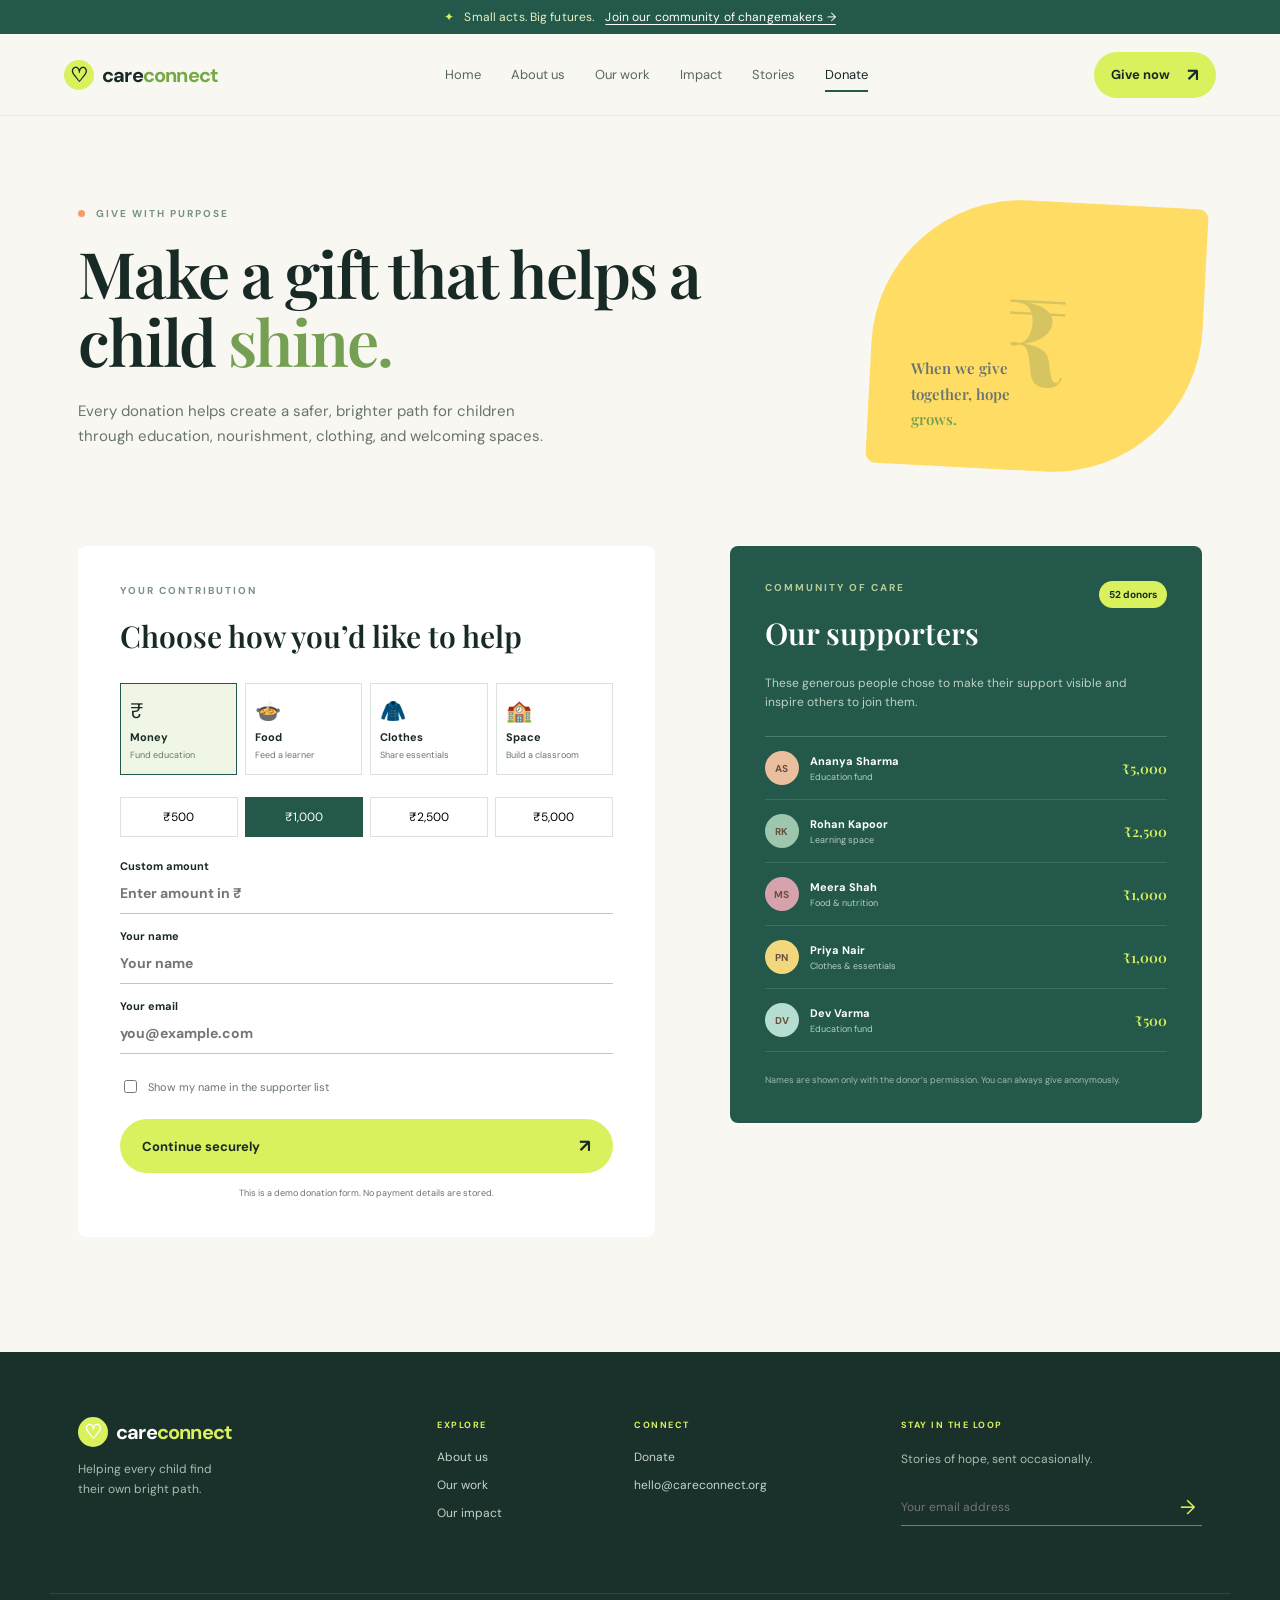
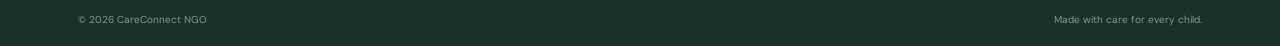
==== donation.html @ d5e78a13 "Add donation page and supporter list Co-authored-by: Copilot <223556219+Copilot@users.noreply.github" ====
<!doctype html>
<html lang="en">
  <head>
    <meta charset="UTF-8" />
    <meta name="viewport" content="width=device-width, initial-scale=1.0" />
    <meta name="description" content="Support CareConnect and help children learn, grow, and dream bigger." />
    <title>Donate | CareConnect NGO</title>
    <link rel="preconnect" href="https://fonts.googleapis.com" />
    <link rel="preconnect" href="https://fonts.gstatic.com" crossorigin />
    <link href="https://fonts.googleapis.com/css2?family=DM+Sans:wght@400;500;600;700&family=Playfair+Display:wght@600;700&display=swap" rel="stylesheet" />
    <link rel="stylesheet" href="styles.css" />
  </head>
  <body class="donation-page">
    <div class="announcement"><span>✦</span> Small acts. Big futures. <a href="index.html#get-involved">Join our community of changemakers →</a></div>
    <header class="site-header">
      <a class="brand" href="index.html#home" aria-label="CareConnect home"><span class="brand-mark">♡</span><span>care<span>connect</span></span></a>
      <button class="menu-toggle" aria-label="Toggle navigation" aria-expanded="false">☰</button>
      <nav class="main-nav" aria-label="Primary navigation">
        <a href="index.html#home">Home</a><a href="index.html#about">About us</a><a href="index.html#programs">Our work</a><a href="index.html#impact">Impact</a><a href="index.html#stories">Stories</a><a class="active" href="donation.html">Donate</a>
      </nav>
      <a class="button button-small header-cta" href="#donate-form">Give now <span>↗</span></a>
    </header>

    <main>
      <section class="donation-hero section-shell">
        <div><p class="eyebrow"><span class="eyebrow-dot"></span> Give with purpose</p><h1>Make a gift that helps a child <em>shine.</em></h1><p>Every donation helps create a safer, brighter path for children through education, nourishment, clothing, and welcoming spaces.</p></div>
        <div class="donation-hero-art"><span>₹</span><p>When we give<br />together, hope<br /><em>grows.</em></p></div>
      </section>

      <section class="donation-content section-shell">
        <form class="donation-form" id="donate-form">
          <p class="eyebrow">Your contribution</p><h2>Choose how you’d like to help</h2>
          <div class="donation-type-grid"><label class="donation-type selected"><input type="radio" name="type" value="Money" checked /><span>₹</span><strong>Money</strong><small>Fund education</small></label><label class="donation-type"><input type="radio" name="type" value="Food" /><span>🍲</span><strong>Food</strong><small>Feed a learner</small></label><label class="donation-type"><input type="radio" name="type" value="Clothes" /><span>🧥</span><strong>Clothes</strong><small>Share essentials</small></label><label class="donation-type"><input type="radio" name="type" value="Space" /><span>🏫</span><strong>Space</strong><small>Build a classroom</small></label></div>
          <div class="donation-amounts"><button type="button">₹500</button><button type="button" class="selected">₹1,000</button><button type="button">₹2,500</button><button type="button">₹5,000</button></div>
          <label class="custom-amount">Custom amount<input type="number" min="1" placeholder="Enter amount in ₹" /></label>
          <label>Your name<input required type="text" placeholder="Your name" /></label><label>Your email<input required type="email" placeholder="you@example.com" /></label>
          <label class="privacy-check"><input type="checkbox" /> Show my name in the supporter list</label>
          <button class="button" type="submit">Continue securely <span>↗</span></button><p class="donation-message" aria-live="polite"></p><small class="secure-note">This is a demo donation form. No payment details are stored.</small>
        </form>
        <aside class="donor-panel"><div class="donor-panel-heading"><div><p class="eyebrow">Community of care</p><h2>Our supporters</h2></div><span>52 donors</span></div><p class="donor-intro">These generous people chose to make their support visible and inspire others to join them.</p><div class="donor-list"><div class="donor-row"><span class="donor-avatar">AS</span><div><strong>Ananya Sharma</strong><small>Education fund</small></div><b>₹5,000</b></div><div class="donor-row"><span class="donor-avatar avatar-blue">RK</span><div><strong>Rohan Kapoor</strong><small>Learning space</small></div><b>₹2,500</b></div><div class="donor-row"><span class="donor-avatar avatar-pink">MS</span><div><strong>Meera Shah</strong><small>Food & nutrition</small></div><b>₹1,000</b></div><div class="donor-row"><span class="donor-avatar avatar-yellow">PN</span><div><strong>Priya Nair</strong><small>Clothes & essentials</small></div><b>₹1,000</b></div><div class="donor-row"><span class="donor-avatar avatar-mint">DV</span><div><strong>Dev Varma</strong><small>Education fund</small></div><b>₹500</b></div></div><p class="donor-privacy">Names are shown only with the donor’s permission. You can always give anonymously.</p></aside>
      </section>
    </main>
    <footer class="site-footer"><div class="section-shell footer-grid"><div><a class="brand brand-light" href="index.html#home"><span class="brand-mark">♡</span><span>care<span>connect</span></span></a><p>Helping every child find<br />their own bright path.</p></div><div><p class="footer-label">Explore</p><a href="index.html#about">About us</a><a href="index.html#programs">Our work</a><a href="index.html#impact">Our impact</a></div><div><p class="footer-label">Connect</p><a href="donation.html">Donate</a><a href="mailto:hello@careconnect.org">hello@careconnect.org</a></div><div class="footer-signup"><p class="footer-label">Stay in the loop</p><p>Stories of hope, sent occasionally.</p><div class="email-input"><input type="email" placeholder="Your email address" aria-label="Email address" /><button aria-label="Subscribe">→</button></div></div></div><div class="section-shell footer-bottom"><span>© 2026 CareConnect NGO</span><span>Made with care for every child.</span></div></footer>
    <script src="donation.js"></script>
  </body>
</html>
---- styles.css ----
:root{--ink:#182a26;--muted:#68746f;--cream:#f8f7f2;--paper:#fffdf8;--green:#23584b;--lime:#d9f15c;--yellow:#ffdd65;--mint:#dcefe7;--line:#dce2dc}*{box-sizing:border-box}html{scroll-behavior:smooth}body{margin:0;color:var(--ink);background:var(--cream);font-family:"DM Sans",sans-serif}a{text-decoration:none;color:inherit}button,input,select{font:inherit}.announcement{background:var(--green);color:#e9f1c2;text-align:center;padding:9px 20px;font-size:12px;letter-spacing:.01em}.announcement span{color:var(--lime);margin-right:7px}.announcement a{color:white;margin-left:8px;text-decoration:underline;text-underline-offset:3px}.site-header{height:82px;display:flex;align-items:center;gap:30px;padding:0 max(5vw,28px);background:var(--cream);position:sticky;top:0;z-index:10;border-bottom:1px solid rgba(24,42,38,.08)}.brand{display:flex;align-items:center;gap:8px;font-weight:700;font-size:20px;letter-spacing:-.8px}.brand>span:last-child>span{color:#75a943}.brand-mark{display:grid;place-items:center;background:var(--lime);border-radius:50%;height:30px;width:30px;font-size:20px;line-height:1}.main-nav{display:flex;gap:30px;margin:auto;font-size:13px;color:#596660}.main-nav a{padding:30px 0;position:relative}.main-nav a.active,.main-nav a:hover{color:var(--ink)}.main-nav a.active:after{content:"";position:absolute;bottom:21px;left:0;right:0;height:2px;background:var(--green)}.button{border:0;border-radius:30px;background:var(--lime);color:var(--ink);padding:15px 22px;display:inline-flex;align-items:center;gap:17px;font-weight:700;font-size:13px;cursor:pointer;transition:.2s}.button:hover{transform:translateY(-2px);filter:brightness(.97)}.button span{font-size:18px}.button-small{padding:11px 17px}.menu-toggle{display:none;background:none;border:0;font-size:24px}.section-shell{max-width:1180px;margin:auto;padding-left:28px;padding-right:28px}.hero{min-height:585px;display:grid;grid-template-columns:1fr 1fr;align-items:center;gap:7%;padding-top:55px;padding-bottom:70px}.eyebrow{text-transform:uppercase;letter-spacing:2px;font-size:10px;font-weight:700;color:#789188;margin:0 0 19px}.eyebrow-dot{display:inline-block;width:7px;height:7px;border-radius:50%;background:#f39d69;margin-right:7px}.hero h1{font:700 clamp(45px,5.2vw,72px)/1.03 "Playfair Display",serif;letter-spacing:-2.8px;margin:0;max-width:600px}.hero h1 em,.section-heading em,.story-copy em,.needs-copy em,.volunteer-section em{color:#759f52;font-style:normal}.hero-lead{font-size:16px;line-height:1.7;color:var(--muted);max-width:430px;margin:27px 0}.hero-actions{display:flex;align-items:center;gap:26px}.text-link{font-weight:700;font-size:13px;border-bottom:1px solid #b8c5bd;padding-bottom:5px}.text-link span{font-size:18px;margin-left:7px}.trusted{display:flex;align-items:center;margin-top:54px;gap:13px}.trusted p{font-size:11px;line-height:1.5;color:var(--muted);margin:0}.trusted strong{color:var(--ink)}.avatar-stack{display:flex}.avatar-stack span{display:grid;place-items:center;border:2px solid var(--cream);margin-left:-7px;width:29px;height:29px;border-radius:50%;font-size:8px;font-weight:700;background:#eabf9e;color:#694f3f}.avatar-stack span:nth-child(2){background:#9cc7ad}.avatar-stack span:nth-child(3){background:#d6a2ac}.avatar-stack span:last-child{background:var(--green);color:white}.hero-visual{height:460px;position:relative}.hero-image,.image-card{background:linear-gradient(145deg,rgba(35,88,75,.1),rgba(24,42,38,.2)),url("https://images.unsplash.com/photo-1542810634-71277d95dcbb?auto=format&fit=crop&w=900&q=85") center/cover}.hero-image{height:420px;width:82%;margin-left:auto;border-radius:140px 140px 12px 12px;box-shadow:16px 18px 0 #e7eddc}.sun-shape{position:absolute;width:100px;height:100px;border-radius:50%;background:var(--yellow);bottom:7px;left:0;z-index:-1}.hero-note{position:absolute;bottom:32px;left:-5px;background:var(--paper);padding:17px 22px;display:flex;gap:12px;box-shadow:0 12px 30px #1a312015;font-size:13px;line-height:1.25}.note-icon{font-size:27px;color:#e89869}.hero-note small{display:block;color:var(--muted);font-size:9px;margin-top:7px}.impact-strip{background:var(--green);color:white}.impact-grid{min-height:205px;display:grid;grid-template-columns:1.6fr 1fr 1fr 1fr;align-items:center;gap:40px}.impact-intro .eyebrow{color:#aec08f}.impact-intro h2{font:600 25px/1.1 "Playfair Display",serif;margin:0}.impact-intro em{color:var(--lime);font-style:normal}.stat{border-left:1px solid #ffffff2b;padding-left:30px}.stat strong{display:block;font:600 37px "Playfair Display",serif;color:var(--lime)}.stat sup{font:20px "DM Sans"}.stat span{font-size:12px;color:#cad8d0}.story-section{display:grid;grid-template-columns:1fr 1fr;gap:11%;align-items:center;padding-top:120px;padding-bottom:120px}.image-card{height:380px;border-radius:10px 120px 10px 10px;position:relative}.image-caption{position:absolute;bottom:22px;left:22px;right:22px;display:flex;justify-content:space-between;color:white;font-size:11px;font-weight:700}.story-copy h2,.needs-copy h2,.volunteer-section h2{font:600 clamp(32px,3.6vw,49px)/1.12 "Playfair Display",serif;letter-spacing:-1.5px;margin:0 0 24px}.story-copy>p:not(.eyebrow),.needs-copy>p:not(.eyebrow),.volunteer-section>div>p:not(.eyebrow){color:var(--muted);line-height:1.75;font-size:14px;max-width:430px;margin:0 0 27px}.programs-section{background:#edf2e8;padding:95px 0 110px}.section-heading{display:flex;justify-content:space-between;align-items:end;margin-bottom:47px}.section-heading h2{font:600 43px/1.1 "Playfair Display",serif;margin:0;letter-spacing:-1px}.section-heading>p{color:var(--muted);font-size:14px;line-height:1.7;max-width:335px;margin:0}.program-grid{display:grid;grid-template-columns:repeat(3,1fr);gap:18px}.program-card{min-height:310px;padding:28px;border-radius:8px;position:relative}.program-card.featured{background:var(--green);color:white}.program-card.yellow{background:var(--yellow)}.program-card.mint{background:var(--mint)}.card-number{font-size:11px;opacity:.6}.program-icon{font-size:38px;margin:25px 0 17px}.program-card h3{font:600 29px/1.02 "Playfair Display",serif;margin:0 0 14px}.program-card p{font-size:12px;line-height:1.6;max-width:220px;opacity:.75}.program-card>a{position:absolute;right:26px;bottom:24px;font-size:24px}.needs-section{display:grid;grid-template-columns:1fr 1fr;gap:12%;padding-top:120px;padding-bottom:120px;align-items:center}.needs-copy h2{max-width:500px}.needs-copy .button{margin-top:8px}.needs-list{border-top:1px solid var(--line)}.need-item{display:flex;align-items:center;gap:17px;border-bottom:1px solid var(--line);padding:20px 0}.need-emoji{display:grid;place-items:center;background:#f2eee1;border-radius:50%;height:48px;width:48px;font-size:22px}.need-item h3{font-size:14px;margin:0 0 4px}.need-item p{font-size:11px;color:var(--muted);margin:0}.need-item strong{margin-left:auto;font:600 16px "Playfair Display",serif}.need-item small{display:block;font:400 9px "DM Sans";color:var(--muted);text-align:right}.quote-section{background:var(--green);color:white;text-align:center}.quote-inner{padding-top:90px;padding-bottom:93px}.quote-mark{font:80px "Playfair Display",serif;color:var(--lime);line-height:.6}.quote-inner blockquote{font:600 clamp(28px,4vw,47px)/1.15 "Playfair Display",serif;max-width:740px;margin:20px auto 18px}.quote-inner p{color:#b4cfc0;font-size:12px;margin-bottom:30px}.text-link.light{color:white;border-color:#678f7e}.volunteer-section{display:grid;grid-template-columns:1fr 1fr;gap:12%;padding-top:110px;padding-bottom:110px}.volunteer-section>div h2{max-width:390px}.volunteer-form{display:grid;gap:16px}.volunteer-form label,.modal-panel label{font-size:11px;font-weight:700}.volunteer-form input,.volunteer-form select,.modal-panel input{display:block;width:100%;border:0;border-bottom:1px solid #bdc9c0;background:transparent;padding:12px 0;color:var(--ink);outline:0;font-size:14px}.volunteer-form input:focus,.volunteer-form select:focus,.modal-panel input:focus{border-color:var(--green)}.volunteer-form .button{justify-self:start;margin-top:10px}.form-message{font-size:12px;color:var(--green);margin:0}.site-footer{background:#1a302b;color:#e8f0ea;padding-top:65px}.footer-grid{display:grid;grid-template-columns:1.4fr .7fr 1fr 1.3fr;gap:35px;padding-bottom:60px}.brand-light{color:white}.brand-light>span:last-child>span{color:var(--lime)}.footer-grid>div>p:not(.footer-label){color:#a9bdb1;font-size:12px;line-height:1.7}.footer-label{text-transform:uppercase;letter-spacing:1.5px;font-weight:700;color:var(--lime);font-size:9px;margin:2px 0 18px}.footer-grid a:not(.brand){display:block;font-size:12px;color:#c7d4cc;margin:0 0 12px}.email-input{border-bottom:1px solid #6c8277;display:flex;margin-top:20px}.email-input input{background:transparent;border:0;outline:0;color:white;padding:10px 0;font-size:12px;flex:1}.email-input button{border:0;background:none;color:var(--lime);font-size:20px}.footer-bottom{border-top:1px solid #ffffff1c;display:flex;justify-content:space-between;padding-top:19px;padding-bottom:20px;font-size:10px;color:#849a8d}.modal{position:fixed;inset:0;background:#0b211dcc;display:grid;place-items:center;padding:20px;z-index:20;opacity:0;pointer-events:none;transition:.2s}.modal.open{opacity:1;pointer-events:auto}.modal-panel{background:var(--paper);width:min(100%,430px);padding:40px;position:relative}.modal-panel h2{font:600 34px "Playfair Display",serif;margin:0 0 10px}.modal-panel>p:not(.eyebrow){font-size:13px;color:var(--muted);margin-bottom:24px}.modal-close{position:absolute;right:18px;top:14px;border:0;background:none;font-size:26px;color:var(--muted);cursor:pointer}.amounts{display:grid;grid-template-columns:repeat(4,1fr);gap:7px;margin-bottom:25px}.amounts button{border:1px solid var(--line);background:none;padding:10px 4px;font-size:12px;cursor:pointer}.amounts button.selected,.amounts button:hover{background:var(--green);border-color:var(--green);color:white}.modal-submit{margin-top:25px;width:100%;justify-content:space-between}.modal-panel small{display:block;color:var(--muted);font-size:10px;text-align:center;margin-top:13px}
.tracker-section{background:#e9f1e9;padding:95px 0 100px}.tracker-section-heading{display:flex;justify-content:space-between;align-items:end;margin-bottom:35px}.tracker-section-heading h2{font:600 43px/1.1 "Playfair Display",serif;margin:0;letter-spacing:-1px}.tracker-section-heading em{color:#759f52;font-style:normal}.tracker-total-large{text-align:right}.tracker-total-large strong{display:block;font:600 37px "Playfair Display",serif;color:var(--green)}.tracker-total-large span{font-size:11px;color:var(--muted)}.tracker-tabs{display:flex;gap:8px;margin-bottom:22px;overflow:auto;padding-bottom:4px}.tracker-tab{border:1px solid #c9d7cc;border-radius:20px;background:transparent;padding:9px 16px;color:var(--muted);font-size:11px;cursor:pointer;white-space:nowrap}.tracker-tab.active,.tracker-tab:hover{background:var(--green);border-color:var(--green);color:white}.tracker-grid{display:grid;grid-template-columns:repeat(4,1fr);gap:15px}.tracker-card{background:var(--paper);border-radius:8px;padding:23px 20px;min-height:235px;display:flex;flex-direction:column;box-shadow:0 8px 20px #214f3510}.tracker-card.hidden{display:none}.tracker-card-top{display:flex;align-items:center;gap:9px;text-transform:uppercase;letter-spacing:1.3px;font-size:9px;color:var(--muted);font-weight:700}.tracker-card-icon{display:grid;place-items:center;width:38px;height:38px;border-radius:50%;background:#f4eee1;font-size:19px}.money-icon{background:#dff0a8;color:var(--green);font-weight:700}.tracker-card h3{font:600 23px "Playfair Display",serif;margin:24px 0 8px}.tracker-card p{color:var(--muted);font-size:11px;line-height:1.55;margin:0 0 22px}.progress{height:7px;background:#e3e8e1;border-radius:4px;margin-top:auto;margin-bottom:8px;overflow:hidden}.progress span{display:block;height:100%;border-radius:4px;background:#9fca51}.tracker-card-bottom{display:flex;justify-content:space-between;align-items:center}.tracker-card-bottom small{font-size:9px;color:var(--muted)}.tracker-card-bottom strong{font-size:13px;color:var(--green)}.tracker-note{color:var(--muted);font-size:11px;margin:27px 0 0}.tracker-note a{color:var(--green);font-weight:700;margin-left:4px}.modal-panel select{display:block;width:100%;border:0;border-bottom:1px solid #bdc9c0;background:transparent;padding:12px 0;color:var(--ink);outline:0;font-size:14px;margin-bottom:20px}
@media(max-width:760px){.announcement{font-size:10px}.site-header{height:68px;padding:0 20px}.menu-toggle{display:block;margin-left:auto}.main-nav{display:none;position:absolute;top:68px;left:0;right:0;background:var(--cream);padding:10px 20px 20px;flex-direction:column;gap:0;box-shadow:0 12px 20px #112d1a15}.main-nav.open{display:flex}.main-nav a{padding:13px 0}.main-nav a.active:after{bottom:5px}.header-cta{display:none}.hero{grid-template-columns:1fr;padding-top:62px}.hero h1{font-size:50px}.hero-visual{height:360px;margin-top:20px}.hero-image{height:330px}.impact-grid{grid-template-columns:1fr 1fr;padding-top:48px;padding-bottom:48px;gap:30px 15px}.impact-intro{grid-column:span 2}.stat{padding-left:15px}.stat strong{font-size:29px}.story-section,.needs-section,.volunteer-section{grid-template-columns:1fr;gap:45px;padding-top:80px;padding-bottom:80px}.image-card{height:320px}.section-heading{display:block}.section-heading h2{font-size:37px;margin-bottom:25px}.programs-section{padding:75px 0}.program-grid{grid-template-columns:1fr}.program-card{min-height:270px}.footer-grid{grid-template-columns:1fr 1fr;gap:28px;padding-bottom:40px}.footer-signup{grid-column:span 2}.footer-bottom{display:block}.footer-bottom span{display:block;margin-bottom:8px}.needs-copy h2{font-size:37px}.volunteer-section>div h2{font-size:38px}.modal-panel{padding:30px 24px}.amounts{gap:4px}}
.donation-hero{display:grid;grid-template-columns:1fr 330px;gap:12%;align-items:center;padding-top:85px;padding-bottom:75px}.donation-hero h1{font:600 clamp(43px,5vw,65px)/1.05 "Playfair Display",serif;letter-spacing:-2px;max-width:650px;margin:0}.donation-hero h1 em{color:#759f52;font-style:normal}.donation-hero>div>p:not(.eyebrow){color:var(--muted);line-height:1.7;font-size:15px;max-width:480px;margin-top:25px}.donation-hero-art{height:270px;background:var(--yellow);border-radius:150px 10px 150px 10px;display:grid;place-items:center;position:relative;transform:rotate(3deg)}.donation-hero-art span{font:700 120px "Playfair Display",serif;color:var(--green);opacity:.18}.donation-hero-art p{position:absolute;font:600 27px/1.05 "Playfair Display",serif;transform:rotate(-3deg);left:42px;bottom:35px;margin:0}.donation-hero-art em{color:#759f52;font-style:normal}.donation-content{display:grid;grid-template-columns:1.1fr .9fr;gap:75px;padding-bottom:115px}.donation-form{background:white;padding:38px 42px;border-radius:8px}.donation-form h2,.donor-panel h2{font:600 30px "Playfair Display",serif;margin:0 0 27px}.donation-type-grid{display:grid;grid-template-columns:repeat(4,1fr);gap:8px;margin-bottom:22px}.donation-type{border:1px solid var(--line);padding:13px 9px;cursor:pointer;display:flex;flex-direction:column;gap:5px}.donation-type.selected,.donation-type:hover{border-color:var(--green);background:#f0f6e5}.donation-type input{display:none}.donation-type span{font-size:21px}.donation-type strong{font-size:11px}.donation-type small{color:var(--muted);font-size:9px}.donation-amounts{display:grid;grid-template-columns:repeat(4,1fr);gap:7px;margin:15px 0 22px}.donation-amounts button{border:1px solid var(--line);background:transparent;padding:11px 4px;cursor:pointer;font-size:12px}.donation-amounts button.selected,.donation-amounts button:hover{background:var(--green);border-color:var(--green);color:white}.donation-form>label:not(.privacy-check){font-size:11px;font-weight:700;display:block;margin-top:15px}.donation-form input[type=text],.donation-form input[type=email],.donation-form input[type=number]{display:block;width:100%;border:0;border-bottom:1px solid #bdc9c0;background:transparent;padding:11px 0;outline:0;font-size:14px}.privacy-check{font-size:11px;color:var(--muted);display:flex;align-items:center;gap:8px;margin:23px 0}.privacy-check input{accent-color:var(--green)}.donation-form .button{width:100%;justify-content:space-between}.donation-message{font-size:12px;color:var(--green);margin:14px 0 0}.secure-note{display:block;text-align:center;color:var(--muted);font-size:9px;margin-top:13px}.donor-panel{background:var(--green);color:white;padding:35px 35px;border-radius:8px;height:max-content}.donor-panel-heading{display:flex;align-items:start;justify-content:space-between}.donor-panel .eyebrow{color:#b6cc97}.donor-panel h2{margin-bottom:0}.donor-panel-heading>span{background:var(--lime);color:var(--ink);border-radius:20px;padding:7px 10px;font-size:10px;font-weight:700}.donor-intro{color:#bdd2c5;font-size:12px;line-height:1.6;margin:21px 0 24px}.donor-list{border-top:1px solid #ffffff30}.donor-row{display:flex;align-items:center;gap:11px;padding:14px 0;border-bottom:1px solid #ffffff20}.donor-avatar{display:grid;place-items:center;width:34px;height:34px;border-radius:50%;background:#eabf9e;color:#694f3f;font-size:10px;font-weight:700}.avatar-blue{background:#9cc7ad}.avatar-pink{background:#d6a2ac}.avatar-yellow{background:#f2d77c}.avatar-mint{background:#b5ded0}.donor-row div{flex:1}.donor-row strong,.donor-row small{display:block}.donor-row strong{font-size:11px}.donor-row small{color:#b7cec1;font-size:9px;margin-top:3px}.donor-row b{font:600 14px "Playfair Display",serif;color:var(--lime)}.donor-privacy{color:#9ebbb0;font-size:9px;line-height:1.5;margin:22px 0 0}
@media(max-width:760px){.tracker-section{padding:75px 0 80px}.tracker-section-heading{display:block}.tracker-section-heading h2{font-size:37px;margin-bottom:25px}.tracker-total-large{text-align:left}.tracker-total-large strong{font-size:30px}.tracker-grid{grid-template-columns:1fr}.tracker-card{min-height:210px}}
@media(max-width:760px){.donation-hero{grid-template-columns:1fr;padding-top:60px;padding-bottom:55px;gap:40px}.donation-hero-art{height:220px}.donation-content{grid-template-columns:1fr;gap:35px;padding-bottom:80px}.donation-form{padding:28px 22px}.donation-type-grid{grid-template-columns:repeat(2,1fr)}.donor-panel{padding:28px 22px}}
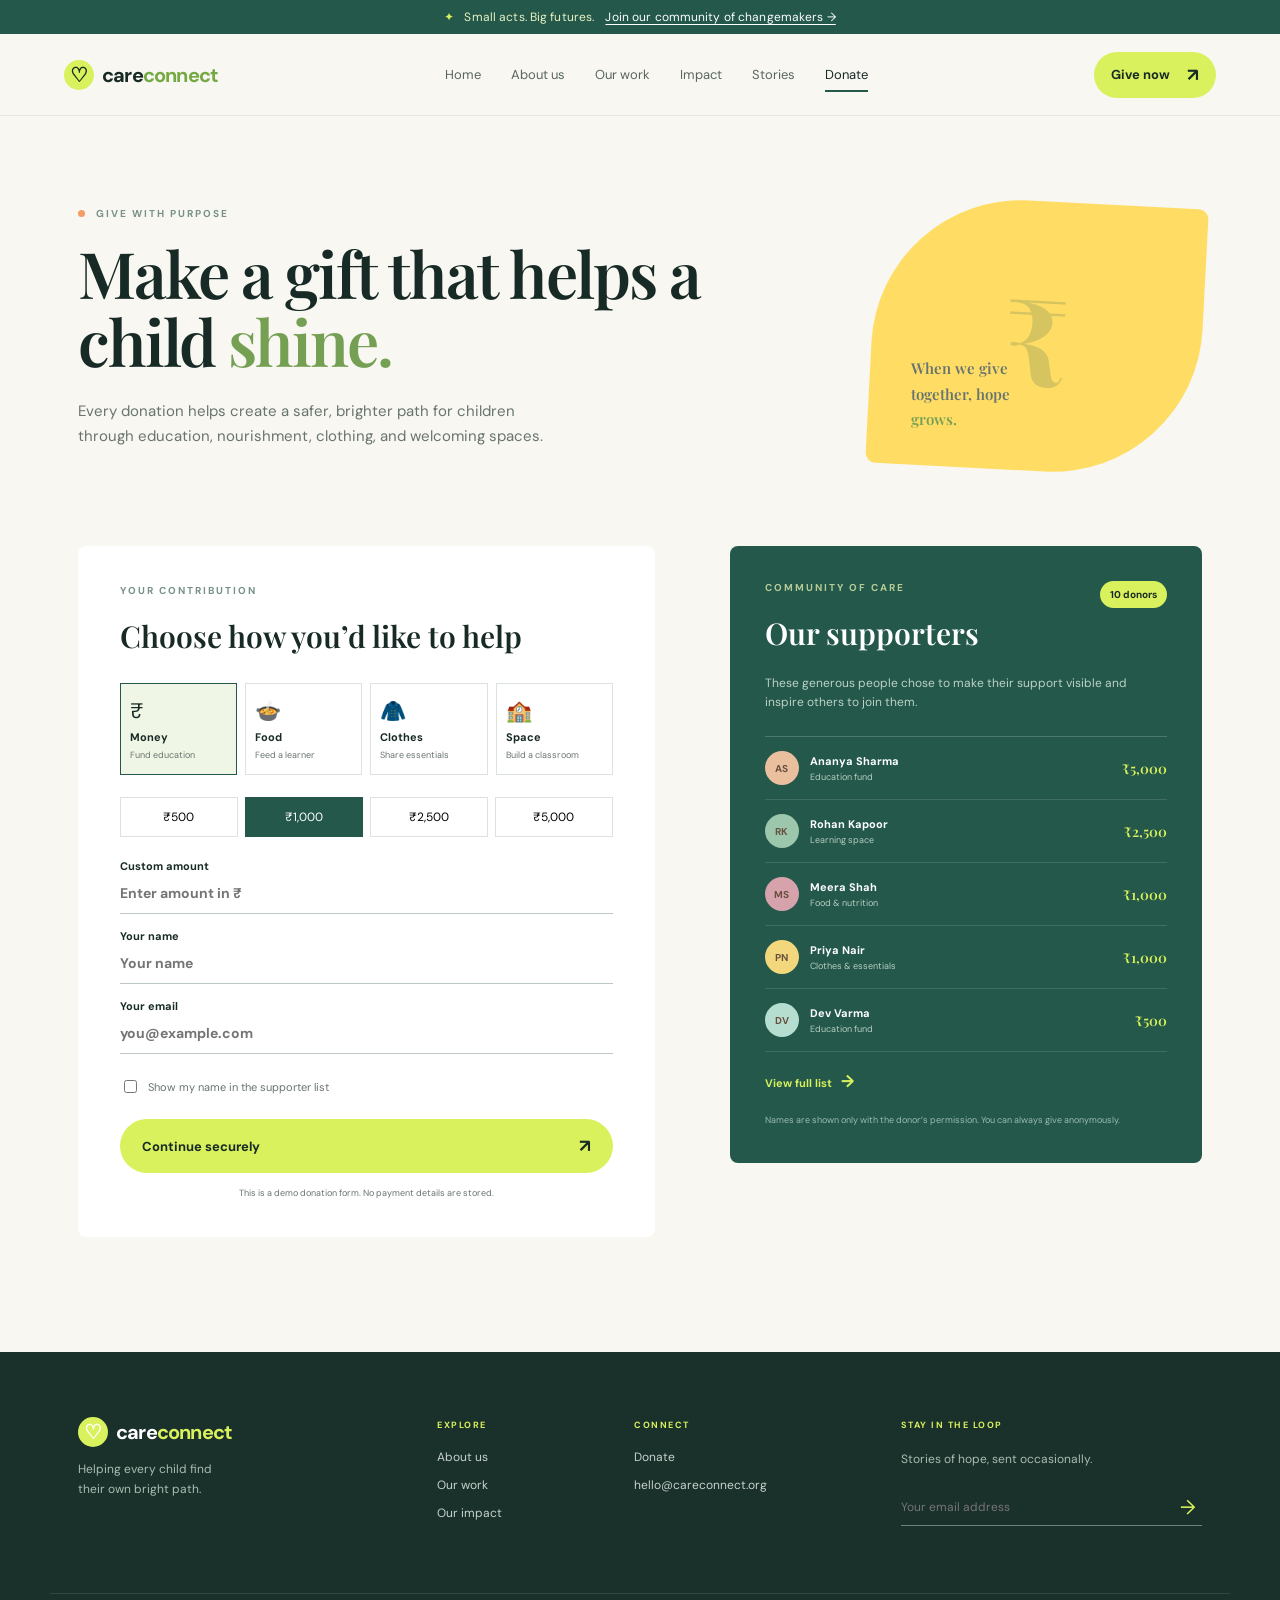
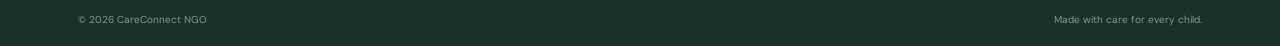
==== commit 990f7d75: "Add full supporter list Co-authored-by: Copilot <223556219+Copilot@users.noreply.github.com>" ====
--- a/donation.html
+++ b/donation.html
@@ -37,9 +37,10 @@
           <label class="privacy-check"><input type="checkbox" /> Show my name in the supporter list</label>
           <button class="button" type="submit">Continue securely <span>↗</span></button><p class="donation-message" aria-live="polite"></p><small class="secure-note">This is a demo donation form. No payment details are stored.</small>
         </form>
-        <aside class="donor-panel"><div class="donor-panel-heading"><div><p class="eyebrow">Community of care</p><h2>Our supporters</h2></div><span>52 donors</span></div><p class="donor-intro">These generous people chose to make their support visible and inspire others to join them.</p><div class="donor-list"><div class="donor-row"><span class="donor-avatar">AS</span><div><strong>Ananya Sharma</strong><small>Education fund</small></div><b>₹5,000</b></div><div class="donor-row"><span class="donor-avatar avatar-blue">RK</span><div><strong>Rohan Kapoor</strong><small>Learning space</small></div><b>₹2,500</b></div><div class="donor-row"><span class="donor-avatar avatar-pink">MS</span><div><strong>Meera Shah</strong><small>Food & nutrition</small></div><b>₹1,000</b></div><div class="donor-row"><span class="donor-avatar avatar-yellow">PN</span><div><strong>Priya Nair</strong><small>Clothes & essentials</small></div><b>₹1,000</b></div><div class="donor-row"><span class="donor-avatar avatar-mint">DV</span><div><strong>Dev Varma</strong><small>Education fund</small></div><b>₹500</b></div></div><p class="donor-privacy">Names are shown only with the donor’s permission. You can always give anonymously.</p></aside>
+        <aside class="donor-panel"><div class="donor-panel-heading"><div><p class="eyebrow">Community of care</p><h2>Our supporters</h2></div><span>10 donors</span></div><p class="donor-intro">These generous people chose to make their support visible and inspire others to join them.</p><div class="donor-list"><div class="donor-row"><span class="donor-avatar">AS</span><div><strong>Ananya Sharma</strong><small>Education fund</small></div><b>₹5,000</b></div><div class="donor-row"><span class="donor-avatar avatar-blue">RK</span><div><strong>Rohan Kapoor</strong><small>Learning space</small></div><b>₹2,500</b></div><div class="donor-row"><span class="donor-avatar avatar-pink">MS</span><div><strong>Meera Shah</strong><small>Food & nutrition</small></div><b>₹1,000</b></div><div class="donor-row"><span class="donor-avatar avatar-yellow">PN</span><div><strong>Priya Nair</strong><small>Clothes & essentials</small></div><b>₹1,000</b></div><div class="donor-row"><span class="donor-avatar avatar-mint">DV</span><div><strong>Dev Varma</strong><small>Education fund</small></div><b>₹500</b></div></div><button class="donor-full-list" id="showDonorList" type="button">View full list <span>→</span></button><p class="donor-privacy">Names are shown only with the donor’s permission. You can always give anonymously.</p></aside>
       </section>
     </main>
+    <div class="donor-modal" id="donorModal" aria-hidden="true"><div class="donor-modal-panel" role="dialog" aria-modal="true" aria-labelledby="donorModalTitle"><button class="modal-close donor-modal-close" id="closeDonorList" type="button" aria-label="Close supporter list">×</button><p class="eyebrow">Community of care</p><h2 id="donorModalTitle">Full supporter list</h2><p class="donor-modal-intro">Thank you to everyone who chose to make their support visible.</p><div class="donor-list donor-list-full"><div class="donor-row"><span class="donor-avatar">AS</span><div><strong>Ananya Sharma</strong><small>Education fund</small></div><b>₹5,000</b></div><div class="donor-row"><span class="donor-avatar avatar-blue">RK</span><div><strong>Rohan Kapoor</strong><small>Learning space</small></div><b>₹2,500</b></div><div class="donor-row"><span class="donor-avatar avatar-pink">MS</span><div><strong>Meera Shah</strong><small>Food & nutrition</small></div><b>₹1,000</b></div><div class="donor-row"><span class="donor-avatar avatar-yellow">PN</span><div><strong>Priya Nair</strong><small>Clothes & essentials</small></div><b>₹1,000</b></div><div class="donor-row"><span class="donor-avatar avatar-mint">DV</span><div><strong>Dev Varma</strong><small>Education fund</small></div><b>₹500</b></div><div class="donor-row"><span class="donor-avatar avatar-blue">NK</span><div><strong>Nikhil Kulkarni</strong><small>Food & nutrition</small></div><b>₹750</b></div><div class="donor-row"><span class="donor-avatar avatar-pink">IS</span><div><strong>Ishita Singh</strong><small>Learning space</small></div><b>₹2,000</b></div><div class="donor-row"><span class="donor-avatar avatar-yellow">AM</span><div><strong>Arjun Mehta</strong><small>Clothes & essentials</small></div><b>₹1,500</b></div><div class="donor-row"><span class="donor-avatar avatar-mint">KG</span><div><strong>Kavya Gupta</strong><small>Education fund</small></div><b>₹3,000</b></div><div class="donor-row"><span class="donor-avatar">RS</span><div><strong>Rahul Sethi</strong><small>Food & nutrition</small></div><b>₹800</b></div></div><p class="donor-privacy">Names are shown only with the donor’s permission. You can always give anonymously.</p></div></div>
     <footer class="site-footer"><div class="section-shell footer-grid"><div><a class="brand brand-light" href="index.html#home"><span class="brand-mark">♡</span><span>care<span>connect</span></span></a><p>Helping every child find<br />their own bright path.</p></div><div><p class="footer-label">Explore</p><a href="index.html#about">About us</a><a href="index.html#programs">Our work</a><a href="index.html#impact">Our impact</a></div><div><p class="footer-label">Connect</p><a href="donation.html">Donate</a><a href="mailto:hello@careconnect.org">hello@careconnect.org</a></div><div class="footer-signup"><p class="footer-label">Stay in the loop</p><p>Stories of hope, sent occasionally.</p><div class="email-input"><input type="email" placeholder="Your email address" aria-label="Email address" /><button aria-label="Subscribe">→</button></div></div></div><div class="section-shell footer-bottom"><span>© 2026 CareConnect NGO</span><span>Made with care for every child.</span></div></footer>
     <script src="donation.js"></script>
   </body>
--- a/styles.css
+++ b/styles.css
@@ -4,3 +4,4 @@
 .donation-hero{display:grid;grid-template-columns:1fr 330px;gap:12%;align-items:center;padding-top:85px;padding-bottom:75px}.donation-hero h1{font:600 clamp(43px,5vw,65px)/1.05 "Playfair Display",serif;letter-spacing:-2px;max-width:650px;margin:0}.donation-hero h1 em{color:#759f52;font-style:normal}.donation-hero>div>p:not(.eyebrow){color:var(--muted);line-height:1.7;font-size:15px;max-width:480px;margin-top:25px}.donation-hero-art{height:270px;background:var(--yellow);border-radius:150px 10px 150px 10px;display:grid;place-items:center;position:relative;transform:rotate(3deg)}.donation-hero-art span{font:700 120px "Playfair Display",serif;color:var(--green);opacity:.18}.donation-hero-art p{position:absolute;font:600 27px/1.05 "Playfair Display",serif;transform:rotate(-3deg);left:42px;bottom:35px;margin:0}.donation-hero-art em{color:#759f52;font-style:normal}.donation-content{display:grid;grid-template-columns:1.1fr .9fr;gap:75px;padding-bottom:115px}.donation-form{background:white;padding:38px 42px;border-radius:8px}.donation-form h2,.donor-panel h2{font:600 30px "Playfair Display",serif;margin:0 0 27px}.donation-type-grid{display:grid;grid-template-columns:repeat(4,1fr);gap:8px;margin-bottom:22px}.donation-type{border:1px solid var(--line);padding:13px 9px;cursor:pointer;display:flex;flex-direction:column;gap:5px}.donation-type.selected,.donation-type:hover{border-color:var(--green);background:#f0f6e5}.donation-type input{display:none}.donation-type span{font-size:21px}.donation-type strong{font-size:11px}.donation-type small{color:var(--muted);font-size:9px}.donation-amounts{display:grid;grid-template-columns:repeat(4,1fr);gap:7px;margin:15px 0 22px}.donation-amounts button{border:1px solid var(--line);background:transparent;padding:11px 4px;cursor:pointer;font-size:12px}.donation-amounts button.selected,.donation-amounts button:hover{background:var(--green);border-color:var(--green);color:white}.donation-form>label:not(.privacy-check){font-size:11px;font-weight:700;display:block;margin-top:15px}.donation-form input[type=text],.donation-form input[type=email],.donation-form input[type=number]{display:block;width:100%;border:0;border-bottom:1px solid #bdc9c0;background:transparent;padding:11px 0;outline:0;font-size:14px}.privacy-check{font-size:11px;color:var(--muted);display:flex;align-items:center;gap:8px;margin:23px 0}.privacy-check input{accent-color:var(--green)}.donation-form .button{width:100%;justify-content:space-between}.donation-message{font-size:12px;color:var(--green);margin:14px 0 0}.secure-note{display:block;text-align:center;color:var(--muted);font-size:9px;margin-top:13px}.donor-panel{background:var(--green);color:white;padding:35px 35px;border-radius:8px;height:max-content}.donor-panel-heading{display:flex;align-items:start;justify-content:space-between}.donor-panel .eyebrow{color:#b6cc97}.donor-panel h2{margin-bottom:0}.donor-panel-heading>span{background:var(--lime);color:var(--ink);border-radius:20px;padding:7px 10px;font-size:10px;font-weight:700}.donor-intro{color:#bdd2c5;font-size:12px;line-height:1.6;margin:21px 0 24px}.donor-list{border-top:1px solid #ffffff30}.donor-row{display:flex;align-items:center;gap:11px;padding:14px 0;border-bottom:1px solid #ffffff20}.donor-avatar{display:grid;place-items:center;width:34px;height:34px;border-radius:50%;background:#eabf9e;color:#694f3f;font-size:10px;font-weight:700}.avatar-blue{background:#9cc7ad}.avatar-pink{background:#d6a2ac}.avatar-yellow{background:#f2d77c}.avatar-mint{background:#b5ded0}.donor-row div{flex:1}.donor-row strong,.donor-row small{display:block}.donor-row strong{font-size:11px}.donor-row small{color:#b7cec1;font-size:9px;margin-top:3px}.donor-row b{font:600 14px "Playfair Display",serif;color:var(--lime)}.donor-privacy{color:#9ebbb0;font-size:9px;line-height:1.5;margin:22px 0 0}
 @media(max-width:760px){.tracker-section{padding:75px 0 80px}.tracker-section-heading{display:block}.tracker-section-heading h2{font-size:37px;margin-bottom:25px}.tracker-total-large{text-align:left}.tracker-total-large strong{font-size:30px}.tracker-grid{grid-template-columns:1fr}.tracker-card{min-height:210px}}
 @media(max-width:760px){.donation-hero{grid-template-columns:1fr;padding-top:60px;padding-bottom:55px;gap:40px}.donation-hero-art{height:220px}.donation-content{grid-template-columns:1fr;gap:35px;padding-bottom:80px}.donation-form{padding:28px 22px}.donation-type-grid{grid-template-columns:repeat(2,1fr)}.donor-panel{padding:28px 22px}}
+.donor-full-list{border:0;background:transparent;color:var(--lime);padding:18px 0 0;font-size:11px;font-weight:700;cursor:pointer}.donor-full-list span{font-size:17px;margin-left:6px}.donor-full-list:hover{text-decoration:underline;text-underline-offset:4px}.donor-modal{display:none;position:fixed;inset:0;z-index:30;background:#102d2688;padding:25px;align-items:center;justify-content:center}.donor-modal.open{display:flex}.donor-modal-panel{position:relative;width:min(100%,520px);max-height:min(90vh,700px);overflow:auto;background:var(--paper);color:var(--ink);padding:38px;border-radius:8px;box-shadow:0 20px 60px #102d2640}.donor-modal-panel h2{font:600 30px "Playfair Display",serif;margin:0 0 9px}.donor-modal-intro{color:var(--muted);font-size:12px;line-height:1.6;margin:0 0 22px}.donor-modal-panel .donor-list{border-top-color:var(--line)}.donor-modal-panel .donor-row{border-bottom-color:var(--line)}.donor-modal-panel .donor-row small{color:var(--muted)}.donor-modal-panel .donor-row b{color:var(--green)}.donor-modal-close{position:absolute;top:14px;right:17px;border:0;background:transparent;color:var(--ink);font-size:28px;line-height:1;cursor:pointer}.donor-modal-close:hover{color:var(--green)}@media(max-width:760px){.donor-modal{padding:15px}.donor-modal-panel{padding:32px 22px 24px}}
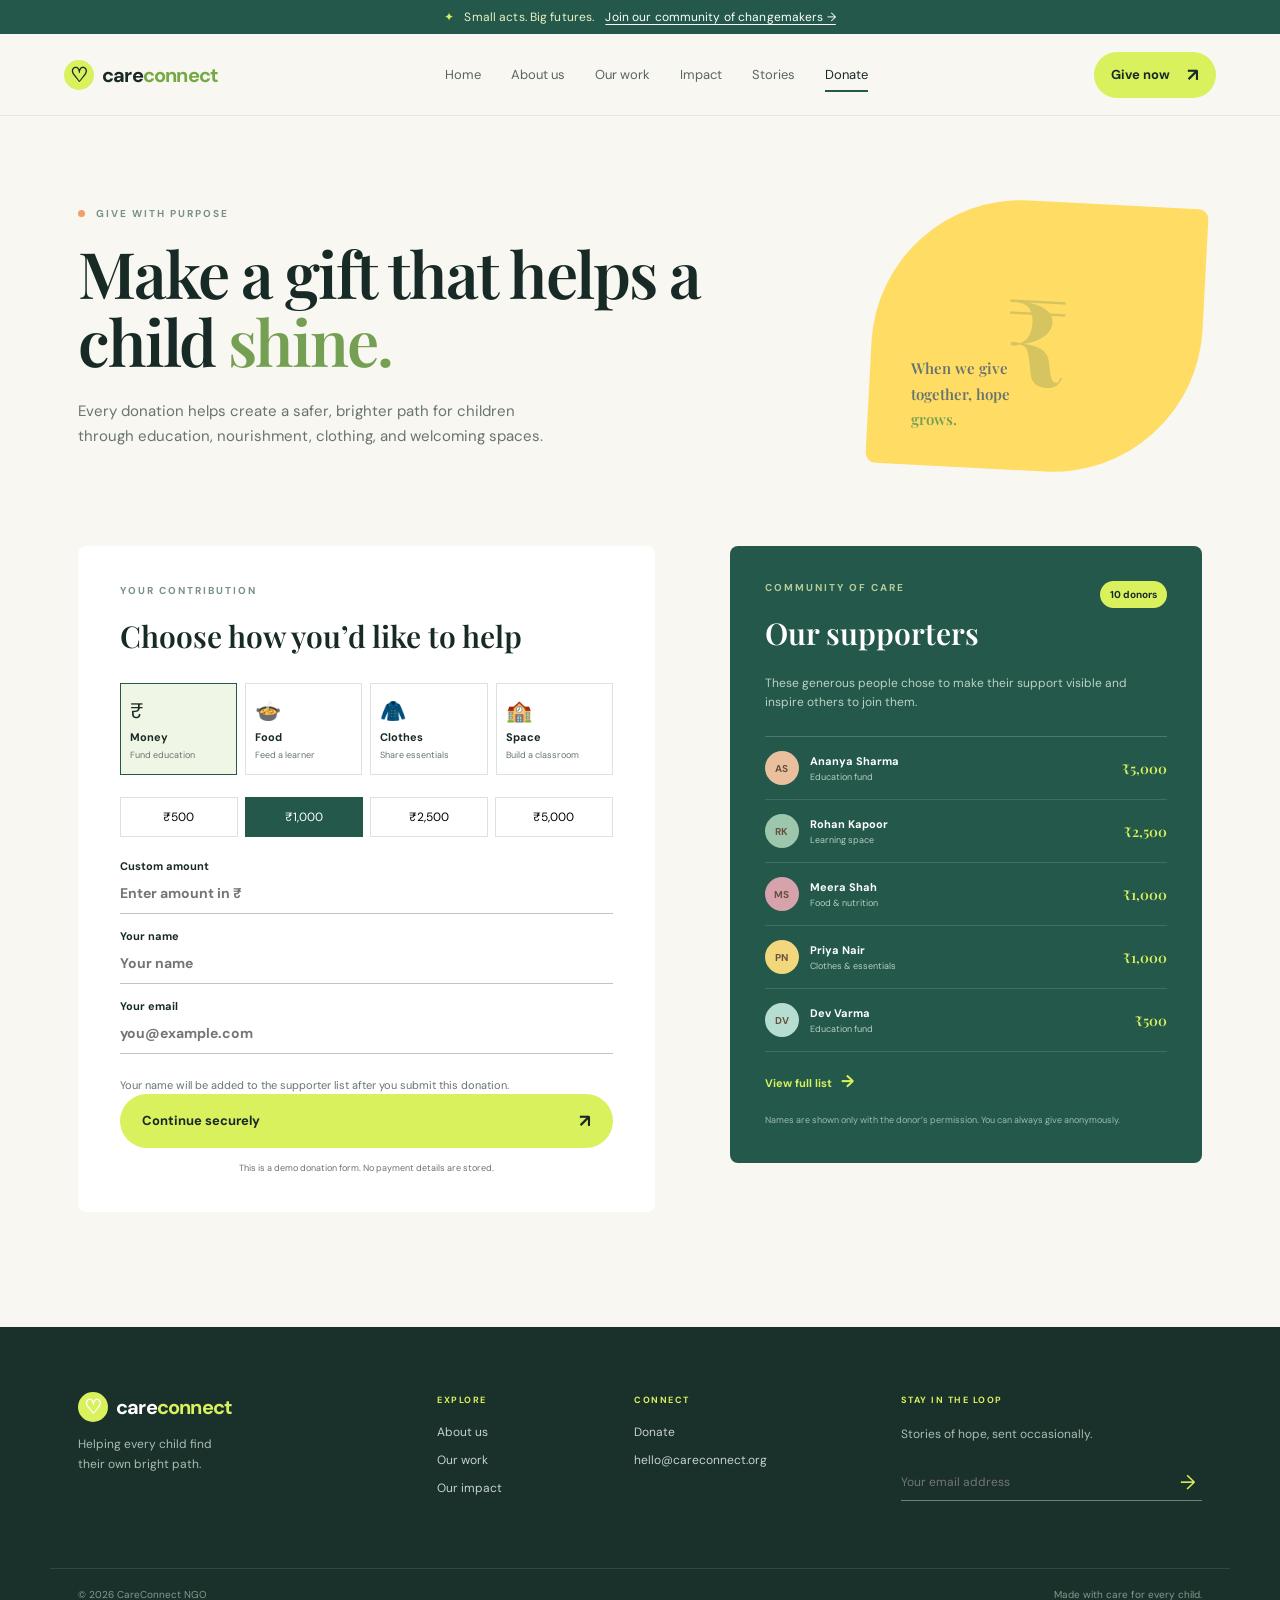
==== commit db3951df: "Automatically add donors to supporter list Co-authored-by: Copilot <223556219+Copilot@users.noreply." ====
--- a/donation.html
+++ b/donation.html
@@ -34,13 +34,14 @@
           <div class="donation-amounts"><button type="button">₹500</button><button type="button" class="selected">₹1,000</button><button type="button">₹2,500</button><button type="button">₹5,000</button></div>
           <label class="custom-amount">Custom amount<input type="number" min="1" placeholder="Enter amount in ₹" /></label>
           <label>Your name<input required type="text" placeholder="Your name" /></label><label>Your email<input required type="email" placeholder="you@example.com" /></label>
-          <label class="privacy-check"><input type="checkbox" /> Show my name in the supporter list</label>
+          <p class="donor-auto-note">Your name will be added to the supporter list after you submit this donation.</p>
           <button class="button" type="submit">Continue securely <span>↗</span></button><p class="donation-message" aria-live="polite"></p><small class="secure-note">This is a demo donation form. No payment details are stored.</small>
         </form>
-        <aside class="donor-panel"><div class="donor-panel-heading"><div><p class="eyebrow">Community of care</p><h2>Our supporters</h2></div><span>10 donors</span></div><p class="donor-intro">These generous people chose to make their support visible and inspire others to join them.</p><div class="donor-list"><div class="donor-row"><span class="donor-avatar">AS</span><div><strong>Ananya Sharma</strong><small>Education fund</small></div><b>₹5,000</b></div><div class="donor-row"><span class="donor-avatar avatar-blue">RK</span><div><strong>Rohan Kapoor</strong><small>Learning space</small></div><b>₹2,500</b></div><div class="donor-row"><span class="donor-avatar avatar-pink">MS</span><div><strong>Meera Shah</strong><small>Food & nutrition</small></div><b>₹1,000</b></div><div class="donor-row"><span class="donor-avatar avatar-yellow">PN</span><div><strong>Priya Nair</strong><small>Clothes & essentials</small></div><b>₹1,000</b></div><div class="donor-row"><span class="donor-avatar avatar-mint">DV</span><div><strong>Dev Varma</strong><small>Education fund</small></div><b>₹500</b></div></div><button class="donor-full-list" id="showDonorList" type="button">View full list <span>→</span></button><p class="donor-privacy">Names are shown only with the donor’s permission. You can always give anonymously.</p></aside>
+        <aside class="donor-panel"><div class="donor-panel-heading"><div><p class="eyebrow">Community of care</p><h2>Our supporters</h2></div><span id="donorCount">10 donors</span></div><p class="donor-intro">These generous people chose to make their support visible and inspire others to join them.</p><div class="donor-list" id="donorListPreview"><div class="donor-row"><span class="donor-avatar">AS</span><div><strong>Ananya Sharma</strong><small>Education fund</small></div><b>₹5,000</b></div><div class="donor-row"><span class="donor-avatar avatar-blue">RK</span><div><strong>Rohan Kapoor</strong><small>Learning space</small></div><b>₹2,500</b></div><div class="donor-row"><span class="donor-avatar avatar-pink">MS</span><div><strong>Meera Shah</strong><small>Food & nutrition</small></div><b>₹1,000</b></div><div class="donor-row"><span class="donor-avatar avatar-yellow">PN</span><div><strong>Priya Nair</strong><small>Clothes & essentials</small></div><b>₹1,000</b></div><div class="donor-row"><span class="donor-avatar avatar-mint">DV</span><div><strong>Dev Varma</strong><small>Education fund</small></div><b>₹500</b></div></div><button class="donor-full-list" id="showDonorList" type="button">View full list <span>→</span></button><p class="donor-privacy">Names are shown only with the donor’s permission. You can always give anonymously.</p></aside>
       </section>
     </main>
-    <div class="donor-modal" id="donorModal" aria-hidden="true"><div class="donor-modal-panel" role="dialog" aria-modal="true" aria-labelledby="donorModalTitle"><button class="modal-close donor-modal-close" id="closeDonorList" type="button" aria-label="Close supporter list">×</button><p class="eyebrow">Community of care</p><h2 id="donorModalTitle">Full supporter list</h2><p class="donor-modal-intro">Thank you to everyone who chose to make their support visible.</p><div class="donor-list donor-list-full"><div class="donor-row"><span class="donor-avatar">AS</span><div><strong>Ananya Sharma</strong><small>Education fund</small></div><b>₹5,000</b></div><div class="donor-row"><span class="donor-avatar avatar-blue">RK</span><div><strong>Rohan Kapoor</strong><small>Learning space</small></div><b>₹2,500</b></div><div class="donor-row"><span class="donor-avatar avatar-pink">MS</span><div><strong>Meera Shah</strong><small>Food & nutrition</small></div><b>₹1,000</b></div><div class="donor-row"><span class="donor-avatar avatar-yellow">PN</span><div><strong>Priya Nair</strong><small>Clothes & essentials</small></div><b>₹1,000</b></div><div class="donor-row"><span class="donor-avatar avatar-mint">DV</span><div><strong>Dev Varma</strong><small>Education fund</small></div><b>₹500</b></div><div class="donor-row"><span class="donor-avatar avatar-blue">NK</span><div><strong>Nikhil Kulkarni</strong><small>Food & nutrition</small></div><b>₹750</b></div><div class="donor-row"><span class="donor-avatar avatar-pink">IS</span><div><strong>Ishita Singh</strong><small>Learning space</small></div><b>₹2,000</b></div><div class="donor-row"><span class="donor-avatar avatar-yellow">AM</span><div><strong>Arjun Mehta</strong><small>Clothes & essentials</small></div><b>₹1,500</b></div><div class="donor-row"><span class="donor-avatar avatar-mint">KG</span><div><strong>Kavya Gupta</strong><small>Education fund</small></div><b>₹3,000</b></div><div class="donor-row"><span class="donor-avatar">RS</span><div><strong>Rahul Sethi</strong><small>Food & nutrition</small></div><b>₹800</b></div></div><p class="donor-privacy">Names are shown only with the donor’s permission. You can always give anonymously.</p></div></div>
+    <div class="payment-modal" id="paymentModal" aria-hidden="true"><div class="payment-panel" role="dialog" aria-modal="true" aria-labelledby="paymentTitle"><button class="modal-close payment-close" id="closePayment" type="button" aria-label="Close payment details">×</button><p class="eyebrow">Donation details</p><h2 id="paymentTitle">Complete your contribution</h2><p class="payment-intro">Use any of the details below to complete your donation. A confirmation and QR code have been prepared for <strong id="paymentEmail"></strong>.</p><div class="payment-details"><div><span>Account name</span><strong id="accountName"></strong></div><div><span>Bank</span><strong id="bankName"></strong></div><div><span>Account number</span><strong id="accountNumber"></strong></div><div><span>IFSC</span><strong id="ifscCode"></strong></div><div><span>UPI ID</span><strong id="upiId"></strong></div></div><div class="payment-qr"><img id="paymentQr" src="" alt="Donation payment QR code" /><p>Scan to donate securely</p></div><p class="email-notice">✉ Demo: the QR code has been sent to your email address.</p><button class="button payment-done" id="paymentDone" type="button">Done <span>✓</span></button></div></div>
+    <div class="donor-modal" id="donorModal" aria-hidden="true"><div class="donor-modal-panel" role="dialog" aria-modal="true" aria-labelledby="donorModalTitle"><button class="modal-close donor-modal-close" id="closeDonorList" type="button" aria-label="Close supporter list">×</button><p class="eyebrow">Community of care</p><h2 id="donorModalTitle">Full supporter list</h2><p class="donor-modal-intro">Thank you to everyone who chose to make their support visible.</p><div class="donor-list donor-list-full" id="donorListFull"><div class="donor-row"><span class="donor-avatar">AS</span><div><strong>Ananya Sharma</strong><small>Education fund</small></div><b>₹5,000</b></div><div class="donor-row"><span class="donor-avatar avatar-blue">RK</span><div><strong>Rohan Kapoor</strong><small>Learning space</small></div><b>₹2,500</b></div><div class="donor-row"><span class="donor-avatar avatar-pink">MS</span><div><strong>Meera Shah</strong><small>Food & nutrition</small></div><b>₹1,000</b></div><div class="donor-row"><span class="donor-avatar avatar-yellow">PN</span><div><strong>Priya Nair</strong><small>Clothes & essentials</small></div><b>₹1,000</b></div><div class="donor-row"><span class="donor-avatar avatar-mint">DV</span><div><strong>Dev Varma</strong><small>Education fund</small></div><b>₹500</b></div><div class="donor-row"><span class="donor-avatar avatar-blue">NK</span><div><strong>Nikhil Kulkarni</strong><small>Food & nutrition</small></div><b>₹750</b></div><div class="donor-row"><span class="donor-avatar avatar-pink">IS</span><div><strong>Ishita Singh</strong><small>Learning space</small></div><b>₹2,000</b></div><div class="donor-row"><span class="donor-avatar avatar-yellow">AM</span><div><strong>Arjun Mehta</strong><small>Clothes & essentials</small></div><b>₹1,500</b></div><div class="donor-row"><span class="donor-avatar avatar-mint">KG</span><div><strong>Kavya Gupta</strong><small>Education fund</small></div><b>₹3,000</b></div><div class="donor-row"><span class="donor-avatar">RS</span><div><strong>Rahul Sethi</strong><small>Food & nutrition</small></div><b>₹800</b></div></div><p class="donor-privacy">Names are shown only with the donor’s permission. You can always give anonymously.</p></div></div>
     <footer class="site-footer"><div class="section-shell footer-grid"><div><a class="brand brand-light" href="index.html#home"><span class="brand-mark">♡</span><span>care<span>connect</span></span></a><p>Helping every child find<br />their own bright path.</p></div><div><p class="footer-label">Explore</p><a href="index.html#about">About us</a><a href="index.html#programs">Our work</a><a href="index.html#impact">Our impact</a></div><div><p class="footer-label">Connect</p><a href="donation.html">Donate</a><a href="mailto:hello@careconnect.org">hello@careconnect.org</a></div><div class="footer-signup"><p class="footer-label">Stay in the loop</p><p>Stories of hope, sent occasionally.</p><div class="email-input"><input type="email" placeholder="Your email address" aria-label="Email address" /><button aria-label="Subscribe">→</button></div></div></div><div class="section-shell footer-bottom"><span>© 2026 CareConnect NGO</span><span>Made with care for every child.</span></div></footer>
     <script src="donation.js"></script>
   </body>
--- a/styles.css
+++ b/styles.css
@@ -5,3 +5,5 @@
 @media(max-width:760px){.tracker-section{padding:75px 0 80px}.tracker-section-heading{display:block}.tracker-section-heading h2{font-size:37px;margin-bottom:25px}.tracker-total-large{text-align:left}.tracker-total-large strong{font-size:30px}.tracker-grid{grid-template-columns:1fr}.tracker-card{min-height:210px}}
 @media(max-width:760px){.donation-hero{grid-template-columns:1fr;padding-top:60px;padding-bottom:55px;gap:40px}.donation-hero-art{height:220px}.donation-content{grid-template-columns:1fr;gap:35px;padding-bottom:80px}.donation-form{padding:28px 22px}.donation-type-grid{grid-template-columns:repeat(2,1fr)}.donor-panel{padding:28px 22px}}
 .donor-full-list{border:0;background:transparent;color:var(--lime);padding:18px 0 0;font-size:11px;font-weight:700;cursor:pointer}.donor-full-list span{font-size:17px;margin-left:6px}.donor-full-list:hover{text-decoration:underline;text-underline-offset:4px}.donor-modal{display:none;position:fixed;inset:0;z-index:30;background:#102d2688;padding:25px;align-items:center;justify-content:center}.donor-modal.open{display:flex}.donor-modal-panel{position:relative;width:min(100%,520px);max-height:min(90vh,700px);overflow:auto;background:var(--paper);color:var(--ink);padding:38px;border-radius:8px;box-shadow:0 20px 60px #102d2640}.donor-modal-panel h2{font:600 30px "Playfair Display",serif;margin:0 0 9px}.donor-modal-intro{color:var(--muted);font-size:12px;line-height:1.6;margin:0 0 22px}.donor-modal-panel .donor-list{border-top-color:var(--line)}.donor-modal-panel .donor-row{border-bottom-color:var(--line)}.donor-modal-panel .donor-row small{color:var(--muted)}.donor-modal-panel .donor-row b{color:var(--green)}.donor-modal-close{position:absolute;top:14px;right:17px;border:0;background:transparent;color:var(--ink);font-size:28px;line-height:1;cursor:pointer}.donor-modal-close:hover{color:var(--green)}@media(max-width:760px){.donor-modal{padding:15px}.donor-modal-panel{padding:32px 22px 24px}}
+.payment-modal{display:none;position:fixed;inset:0;z-index:31;background:#102d2688;padding:25px;align-items:center;justify-content:center}.payment-modal.open{display:flex}.payment-panel{position:relative;width:min(100%,520px);max-height:90vh;overflow:auto;background:var(--paper);color:var(--ink);padding:38px;border-radius:8px;box-shadow:0 20px 60px #102d2640}.payment-panel h2{font:600 30px "Playfair Display",serif;margin:0 0 10px}.payment-intro{color:var(--muted);font-size:12px;line-height:1.6;margin:0 0 22px}.payment-details{display:grid;grid-template-columns:1fr 1fr;gap:12px;background:#edf2e8;padding:17px;border-radius:6px}.payment-details span,.payment-details strong{display:block}.payment-details span{color:var(--muted);font-size:9px;margin-bottom:4px}.payment-details strong{font-size:12px;overflow-wrap:anywhere}.payment-qr{text-align:center;margin:22px 0 15px}.payment-qr img{width:180px;height:180px;display:block;margin:auto;border:8px solid white;box-shadow:0 5px 15px #102d2615}.payment-qr p{font-size:10px;color:var(--muted);margin:8px 0 0}.email-notice{background:#f0f6e5;color:var(--green);padding:11px;font-size:11px;text-align:center;margin:0 0 17px}.payment-close{position:absolute;top:14px;right:17px;border:0;background:transparent;color:var(--ink);font-size:28px;line-height:1;cursor:pointer}.payment-close:hover{color:var(--green)}.payment-done{width:100%;justify-content:space-between}@media(max-width:760px){.payment-modal{padding:15px}.payment-panel{padding:32px 22px 24px}.payment-details{grid-template-columns:1fr}}
+.donor-auto-note{color:var(--muted);font-size:11px;line-height:1.5;margin:23px 0 0}
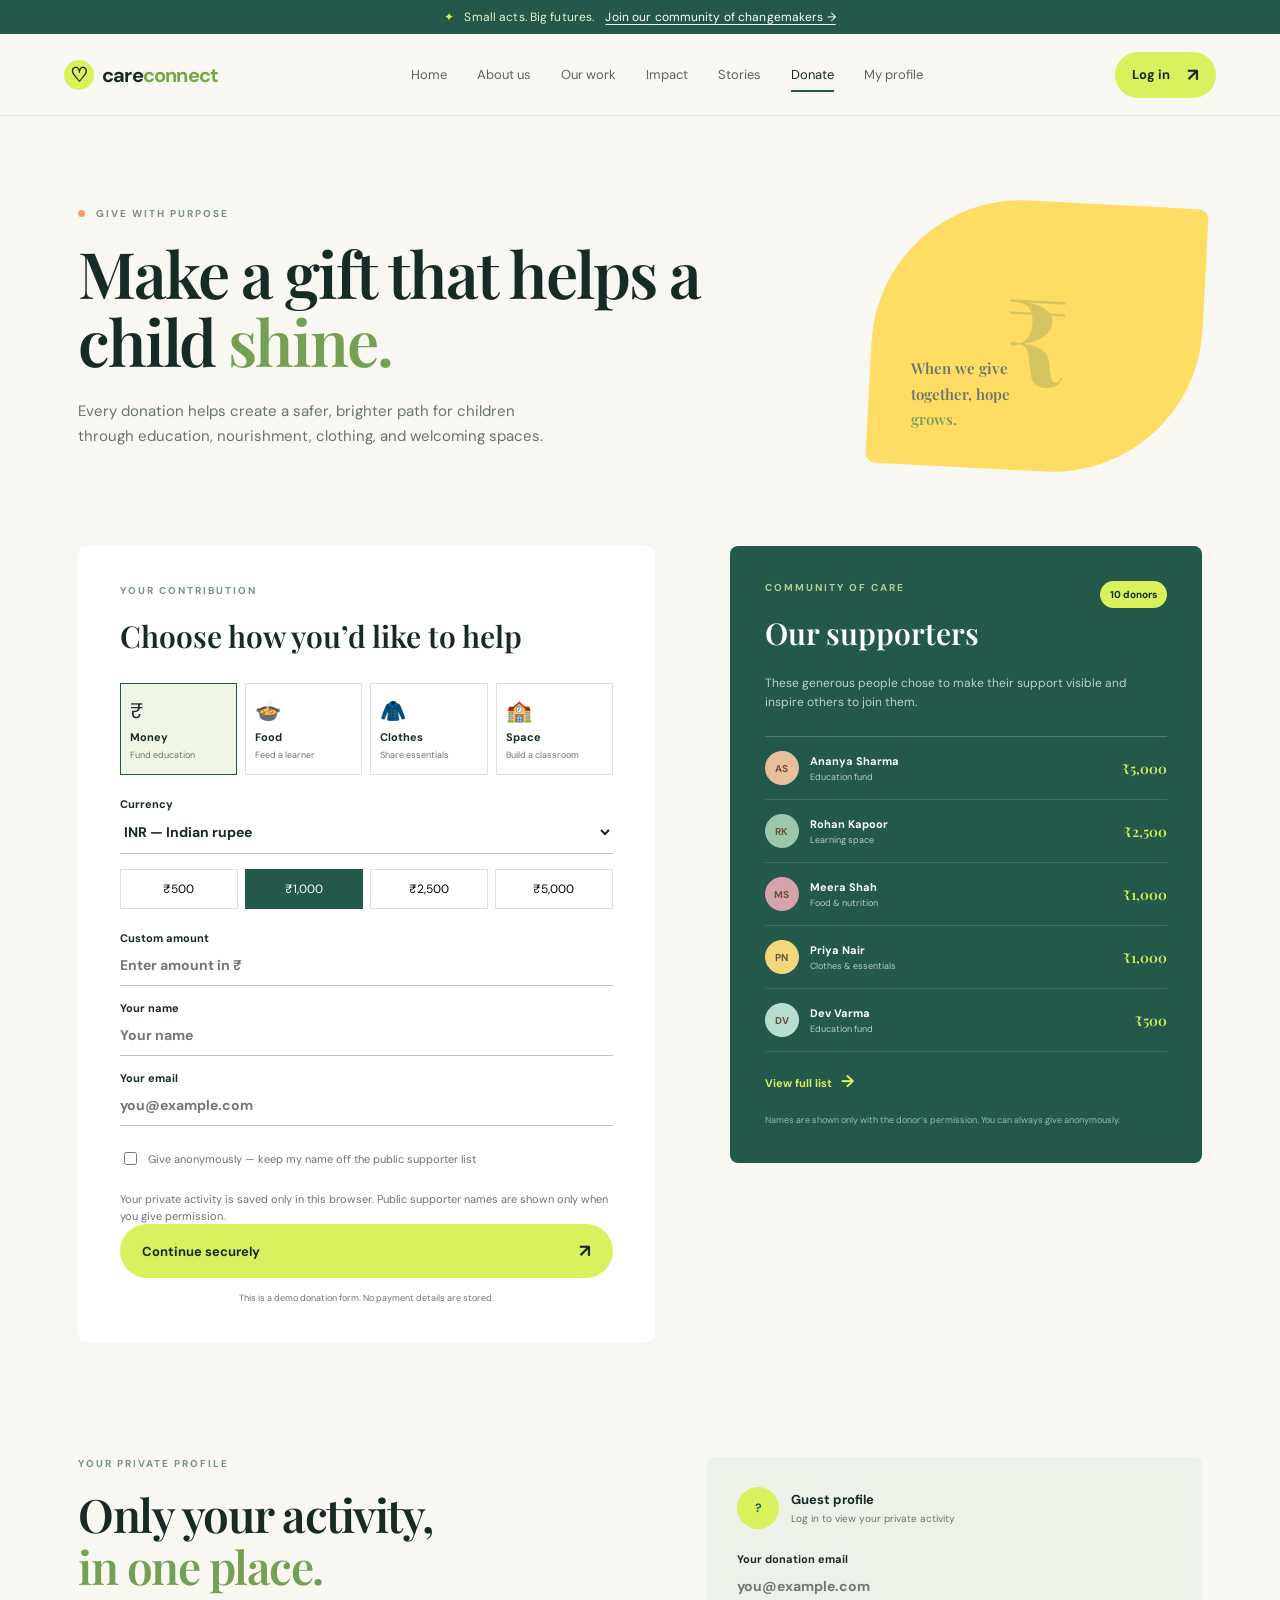
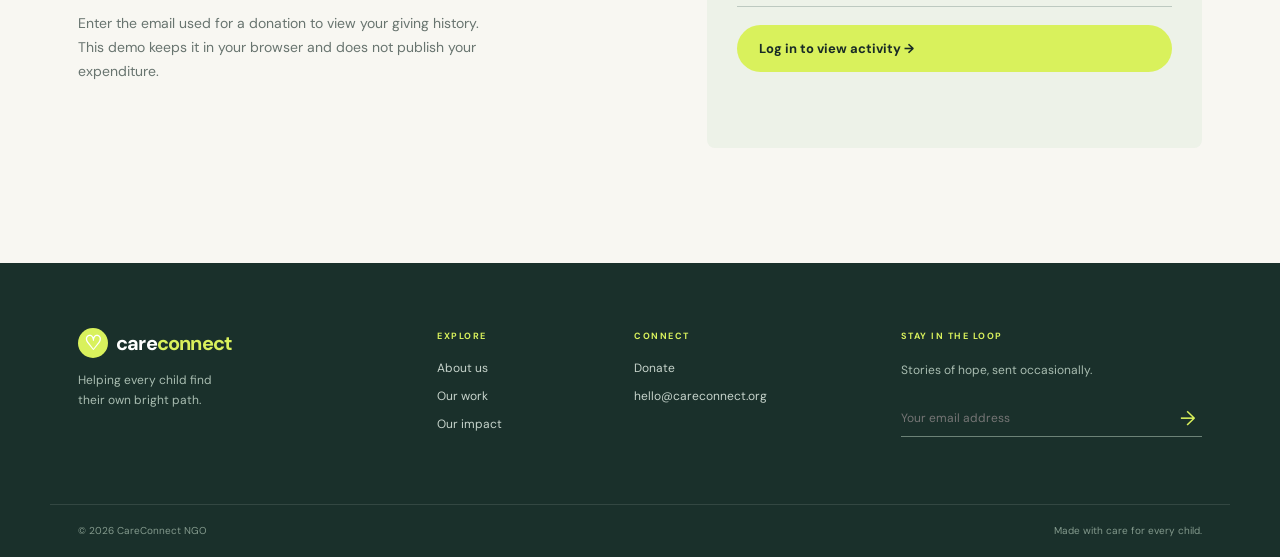
==== commit a1ef26d5: "Add donor login and private activity profile Co-authored-by: Copilot <223556219+Copilot@users.norepl" ====
--- a/donation.html
+++ b/donation.html
@@ -16,9 +16,9 @@
       <a class="brand" href="index.html#home" aria-label="CareConnect home"><span class="brand-mark">♡</span><span>care<span>connect</span></span></a>
       <button class="menu-toggle" aria-label="Toggle navigation" aria-expanded="false">☰</button>
       <nav class="main-nav" aria-label="Primary navigation">
-        <a href="index.html#home">Home</a><a href="index.html#about">About us</a><a href="index.html#programs">Our work</a><a href="index.html#impact">Impact</a><a href="index.html#stories">Stories</a><a class="active" href="donation.html">Donate</a>
+        <a href="index.html#home">Home</a><a href="index.html#about">About us</a><a href="index.html#programs">Our work</a><a href="index.html#impact">Impact</a><a href="index.html#stories">Stories</a><a class="active" href="donation.html">Donate</a><a id="profileNav" href="#personal-profile">My profile</a>
       </nav>
-      <a class="button button-small header-cta" href="#donate-form">Give now <span>↗</span></a>
+      <a class="button button-small header-cta" id="accountNav" href="login.html">Log in <span>↗</span></a>
     </header>
 
     <main>
@@ -31,13 +31,19 @@
         <form class="donation-form" id="donate-form">
           <p class="eyebrow">Your contribution</p><h2>Choose how you’d like to help</h2>
           <div class="donation-type-grid"><label class="donation-type selected"><input type="radio" name="type" value="Money" checked /><span>₹</span><strong>Money</strong><small>Fund education</small></label><label class="donation-type"><input type="radio" name="type" value="Food" /><span>🍲</span><strong>Food</strong><small>Feed a learner</small></label><label class="donation-type"><input type="radio" name="type" value="Clothes" /><span>🧥</span><strong>Clothes</strong><small>Share essentials</small></label><label class="donation-type"><input type="radio" name="type" value="Space" /><span>🏫</span><strong>Space</strong><small>Build a classroom</small></label></div>
-          <div class="donation-amounts"><button type="button">₹500</button><button type="button" class="selected">₹1,000</button><button type="button">₹2,500</button><button type="button">₹5,000</button></div>
-          <label class="custom-amount">Custom amount<input type="number" min="1" placeholder="Enter amount in ₹" /></label>
+          <label class="currency-field">Currency<select id="currencySelect"><option value="INR">INR — Indian rupee</option><option value="USD">USD — US dollar</option><option value="EUR">EUR — Euro</option><option value="GBP">GBP — Pound sterling</option><option value="AED">AED — UAE dirham</option><option value="AUD">AUD — Australian dollar</option><option value="CAD">CAD — Canadian dollar</option><option value="SGD">SGD — Singapore dollar</option></select></label>
+          <div class="donation-amounts"><button type="button" data-inr="500">₹500</button><button type="button" class="selected" data-inr="1000">₹1,000</button><button type="button" data-inr="2500">₹2,500</button><button type="button" data-inr="5000">₹5,000</button></div>
+          <label class="custom-amount">Custom amount<input id="customAmount" type="number" min="1" step="0.01" placeholder="Enter amount in ₹" /></label>
           <label>Your name<input required type="text" placeholder="Your name" /></label><label>Your email<input required type="email" placeholder="you@example.com" /></label>
-          <p class="donor-auto-note">Your name will be added to the supporter list after you submit this donation.</p>
+          <label class="privacy-check"><input id="anonymousDonation" type="checkbox" /> Give anonymously — keep my name off the public supporter list</label>
+          <p class="donor-auto-note">Your private activity is saved only in this browser. Public supporter names are shown only when you give permission.</p>
           <button class="button" type="submit">Continue securely <span>↗</span></button><p class="donation-message" aria-live="polite"></p><small class="secure-note">This is a demo donation form. No payment details are stored.</small>
         </form>
         <aside class="donor-panel"><div class="donor-panel-heading"><div><p class="eyebrow">Community of care</p><h2>Our supporters</h2></div><span id="donorCount">10 donors</span></div><p class="donor-intro">These generous people chose to make their support visible and inspire others to join them.</p><div class="donor-list" id="donorListPreview"><div class="donor-row"><span class="donor-avatar">AS</span><div><strong>Ananya Sharma</strong><small>Education fund</small></div><b>₹5,000</b></div><div class="donor-row"><span class="donor-avatar avatar-blue">RK</span><div><strong>Rohan Kapoor</strong><small>Learning space</small></div><b>₹2,500</b></div><div class="donor-row"><span class="donor-avatar avatar-pink">MS</span><div><strong>Meera Shah</strong><small>Food & nutrition</small></div><b>₹1,000</b></div><div class="donor-row"><span class="donor-avatar avatar-yellow">PN</span><div><strong>Priya Nair</strong><small>Clothes & essentials</small></div><b>₹1,000</b></div><div class="donor-row"><span class="donor-avatar avatar-mint">DV</span><div><strong>Dev Varma</strong><small>Education fund</small></div><b>₹500</b></div></div><button class="donor-full-list" id="showDonorList" type="button">View full list <span>→</span></button><p class="donor-privacy">Names are shown only with the donor’s permission. You can always give anonymously.</p></aside>
+      </section>
+      <section class="personal-profile section-shell" id="personal-profile">
+        <div class="profile-heading"><p class="eyebrow">Your private profile</p><h2>Only your activity,<br /><em>in one place.</em></h2><p>Enter the email used for a donation to view your giving history. This demo keeps it in your browser and does not publish your expenditure.</p></div>
+        <div class="profile-card"><div class="profile-user"><span class="profile-avatar" id="profileAvatar">?</span><div><strong id="profileName">Guest profile</strong><small id="profileStatus">Log in to view your private activity</small></div></div><label>Your donation email<input id="profileEmail" type="email" placeholder="you@example.com" /></label><button class="button" id="viewActivity" type="button">View my activity <span>→</span></button><p class="profile-message" id="profileMessage" aria-live="polite"></p><div id="activityContent" class="activity-content" hidden><div class="activity-summary"><strong id="activityTotal"></strong><span id="activityCount"></span></div><div id="activityList" class="activity-list"></div></div></div>
       </section>
     </main>
     <div class="payment-modal" id="paymentModal" aria-hidden="true"><div class="payment-panel" role="dialog" aria-modal="true" aria-labelledby="paymentTitle"><button class="modal-close payment-close" id="closePayment" type="button" aria-label="Close payment details">×</button><p class="eyebrow">Donation details</p><h2 id="paymentTitle">Complete your contribution</h2><p class="payment-intro">Use any of the details below to complete your donation. A confirmation and QR code have been prepared for <strong id="paymentEmail"></strong>.</p><div class="payment-details"><div><span>Account name</span><strong id="accountName"></strong></div><div><span>Bank</span><strong id="bankName"></strong></div><div><span>Account number</span><strong id="accountNumber"></strong></div><div><span>IFSC</span><strong id="ifscCode"></strong></div><div><span>UPI ID</span><strong id="upiId"></strong></div></div><div class="payment-qr"><img id="paymentQr" src="" alt="Donation payment QR code" /><p>Scan to donate securely</p></div><p class="email-notice">✉ Demo: the QR code has been sent to your email address.</p><button class="button payment-done" id="paymentDone" type="button">Done <span>✓</span></button></div></div>
--- a/styles.css
+++ b/styles.css
@@ -6,4 +6,8 @@
 @media(max-width:760px){.donation-hero{grid-template-columns:1fr;padding-top:60px;padding-bottom:55px;gap:40px}.donation-hero-art{height:220px}.donation-content{grid-template-columns:1fr;gap:35px;padding-bottom:80px}.donation-form{padding:28px 22px}.donation-type-grid{grid-template-columns:repeat(2,1fr)}.donor-panel{padding:28px 22px}}
 .donor-full-list{border:0;background:transparent;color:var(--lime);padding:18px 0 0;font-size:11px;font-weight:700;cursor:pointer}.donor-full-list span{font-size:17px;margin-left:6px}.donor-full-list:hover{text-decoration:underline;text-underline-offset:4px}.donor-modal{display:none;position:fixed;inset:0;z-index:30;background:#102d2688;padding:25px;align-items:center;justify-content:center}.donor-modal.open{display:flex}.donor-modal-panel{position:relative;width:min(100%,520px);max-height:min(90vh,700px);overflow:auto;background:var(--paper);color:var(--ink);padding:38px;border-radius:8px;box-shadow:0 20px 60px #102d2640}.donor-modal-panel h2{font:600 30px "Playfair Display",serif;margin:0 0 9px}.donor-modal-intro{color:var(--muted);font-size:12px;line-height:1.6;margin:0 0 22px}.donor-modal-panel .donor-list{border-top-color:var(--line)}.donor-modal-panel .donor-row{border-bottom-color:var(--line)}.donor-modal-panel .donor-row small{color:var(--muted)}.donor-modal-panel .donor-row b{color:var(--green)}.donor-modal-close{position:absolute;top:14px;right:17px;border:0;background:transparent;color:var(--ink);font-size:28px;line-height:1;cursor:pointer}.donor-modal-close:hover{color:var(--green)}@media(max-width:760px){.donor-modal{padding:15px}.donor-modal-panel{padding:32px 22px 24px}}
 .payment-modal{display:none;position:fixed;inset:0;z-index:31;background:#102d2688;padding:25px;align-items:center;justify-content:center}.payment-modal.open{display:flex}.payment-panel{position:relative;width:min(100%,520px);max-height:90vh;overflow:auto;background:var(--paper);color:var(--ink);padding:38px;border-radius:8px;box-shadow:0 20px 60px #102d2640}.payment-panel h2{font:600 30px "Playfair Display",serif;margin:0 0 10px}.payment-intro{color:var(--muted);font-size:12px;line-height:1.6;margin:0 0 22px}.payment-details{display:grid;grid-template-columns:1fr 1fr;gap:12px;background:#edf2e8;padding:17px;border-radius:6px}.payment-details span,.payment-details strong{display:block}.payment-details span{color:var(--muted);font-size:9px;margin-bottom:4px}.payment-details strong{font-size:12px;overflow-wrap:anywhere}.payment-qr{text-align:center;margin:22px 0 15px}.payment-qr img{width:180px;height:180px;display:block;margin:auto;border:8px solid white;box-shadow:0 5px 15px #102d2615}.payment-qr p{font-size:10px;color:var(--muted);margin:8px 0 0}.email-notice{background:#f0f6e5;color:var(--green);padding:11px;font-size:11px;text-align:center;margin:0 0 17px}.payment-close{position:absolute;top:14px;right:17px;border:0;background:transparent;color:var(--ink);font-size:28px;line-height:1;cursor:pointer}.payment-close:hover{color:var(--green)}.payment-done{width:100%;justify-content:space-between}@media(max-width:760px){.payment-modal{padding:15px}.payment-panel{padding:32px 22px 24px}.payment-details{grid-template-columns:1fr}}
+.currency-field select{display:block;width:100%;border:0;border-bottom:1px solid #bdc9c0;background:transparent;padding:11px 0;color:var(--ink);outline:0;font-size:14px}.currency-field select:focus{border-color:var(--green)}
+.personal-profile{display:grid;grid-template-columns:1fr 1fr;gap:12%;padding-top:0;padding-bottom:115px}.profile-heading h2{font:600 clamp(32px,3.6vw,49px)/1.12 "Playfair Display",serif;letter-spacing:-1.5px;margin:0 0 20px}.profile-heading em{color:#759f52;font-style:normal}.profile-heading>p:not(.eyebrow){color:var(--muted);line-height:1.7;font-size:14px;max-width:430px;margin:0}.profile-card{background:#edf2e8;padding:30px;border-radius:8px}.profile-card label{display:block;font-size:11px;font-weight:700}.profile-card input{display:block;width:100%;border:0;border-bottom:1px solid #bdc9c0;background:transparent;padding:11px 0;outline:0;font-size:14px;margin-bottom:18px}.profile-card .button{width:100%;justify-content:space-between}.profile-message{font-size:12px;color:var(--green);min-height:18px;margin:14px 0}.activity-summary{display:flex;justify-content:space-between;align-items:end;border-top:1px solid var(--line);padding-top:17px}.activity-summary strong{font:600 22px "Playfair Display",serif}.activity-summary span{font-size:10px;color:var(--muted)}.activity-list{margin-top:12px}.activity-item{display:flex;justify-content:space-between;gap:15px;padding:12px 0;border-bottom:1px solid var(--line)}.activity-item strong,.activity-item small{display:block}.activity-item strong{font-size:11px}.activity-item small{color:var(--muted);font-size:9px;margin-top:3px}.activity-item b{font-size:10px;color:var(--green);text-align:right;max-width:180px}.activity-content[hidden]{display:none}@media(max-width:760px){.personal-profile{grid-template-columns:1fr;gap:35px;padding-bottom:80px}.profile-card{padding:24px 22px}}
+.profile-user{display:flex;align-items:center;gap:12px;margin-bottom:23px}.profile-avatar{display:grid;place-items:center;width:42px;height:42px;border-radius:50%;background:var(--lime);color:var(--green);font-size:12px;font-weight:700}.profile-user strong,.profile-user small{display:block}.profile-user strong{font-size:13px}.profile-user small{color:var(--muted);font-size:10px;margin-top:4px}
+.login-shell{display:grid;grid-template-columns:1fr 430px;gap:12%;align-items:center;min-height:calc(100vh - 132px);padding-top:70px;padding-bottom:90px}.login-intro h1{font:600 clamp(43px,5vw,65px)/1.05 "Playfair Display",serif;letter-spacing:-2px;max-width:600px;margin:0}.login-intro h1 em{color:#759f52;font-style:normal}.login-intro>p:not(.eyebrow){color:var(--muted);line-height:1.7;font-size:15px;max-width:440px;margin-top:25px}.login-card{background:white;padding:38px 42px;border-radius:8px;box-shadow:0 15px 40px #1a302b0d}.login-card h2{font:600 30px "Playfair Display",serif;margin:0 0 27px}.login-card label{font-size:11px;font-weight:700;display:block;margin-top:15px}.login-card input{display:block;width:100%;border:0;border-bottom:1px solid #bdc9c0;background:transparent;padding:11px 0;outline:0;font-size:14px}.login-card input:focus{border-color:var(--green)}.login-card .button{width:100%;justify-content:space-between;margin-top:25px}.login-message{font-size:12px;color:#b44e3a;min-height:18px;margin:14px 0 0}@media(max-width:760px){.login-shell{grid-template-columns:1fr;gap:35px;min-height:auto;padding-top:60px;padding-bottom:75px}.login-card{padding:28px 22px}}
 .donor-auto-note{color:var(--muted);font-size:11px;line-height:1.5;margin:23px 0 0}
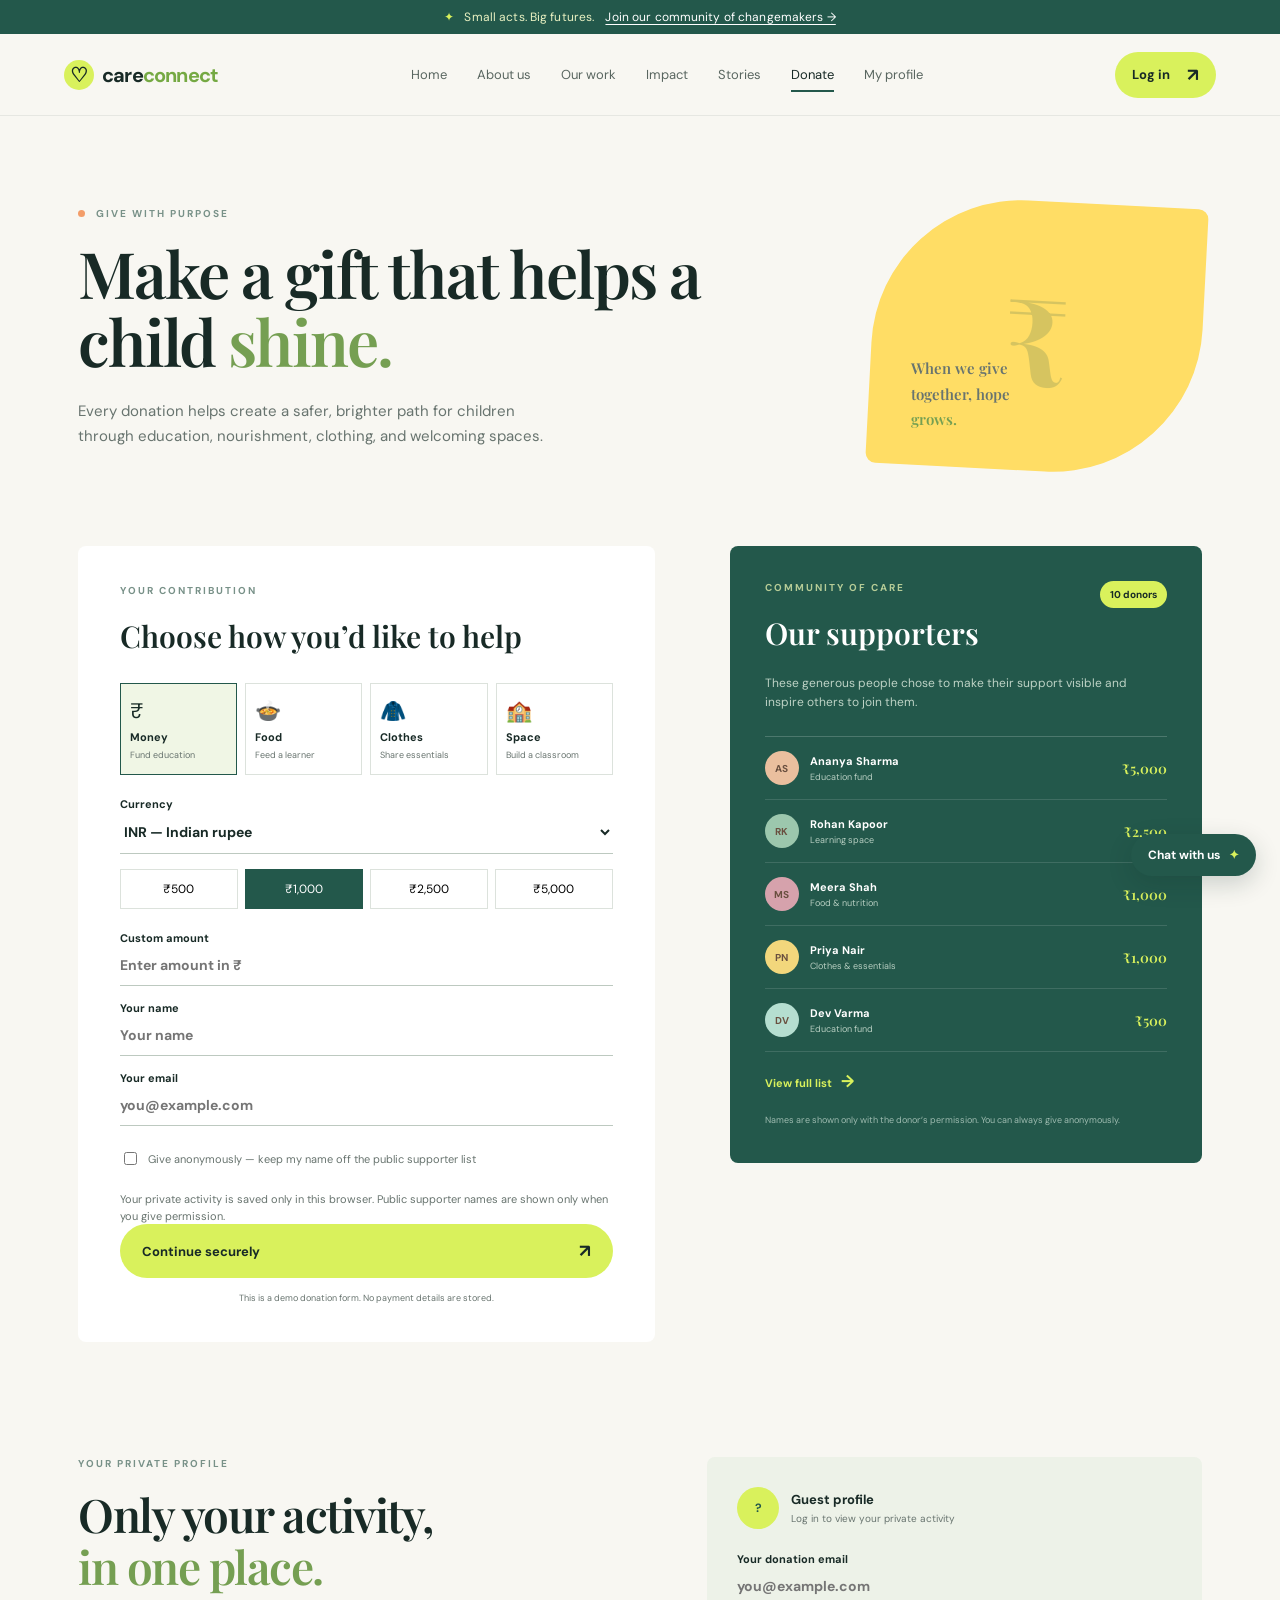
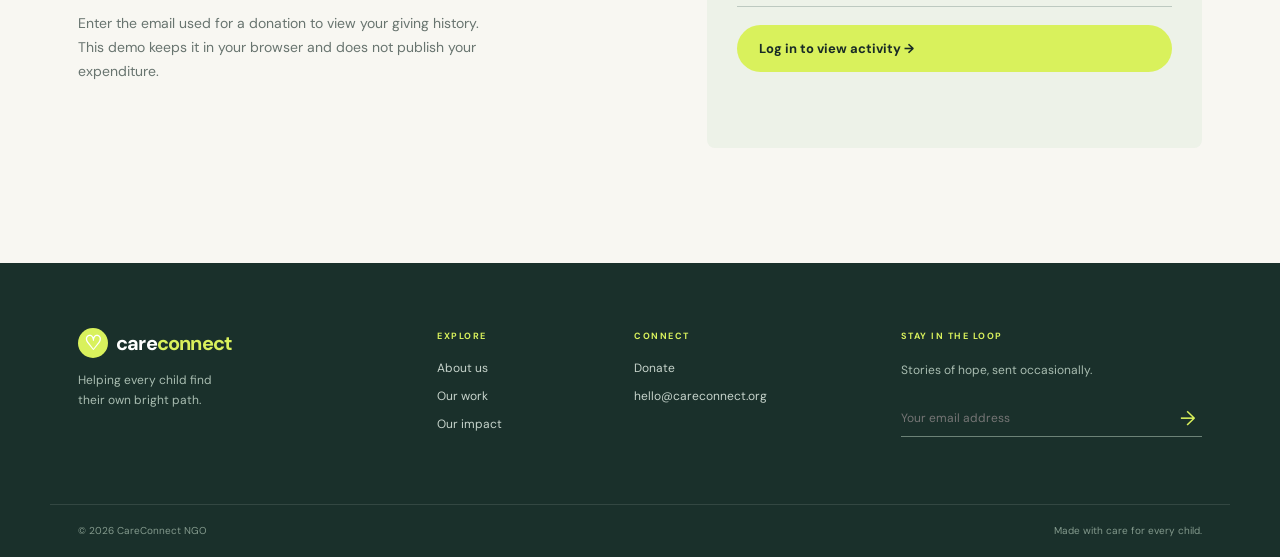
==== commit 36e02945: "Add simple helper chatbot Co-authored-by: Copilot <223556219+Copilot@users.noreply.github.com>" ====
--- a/donation.html
+++ b/donation.html
@@ -49,6 +49,15 @@
     <div class="payment-modal" id="paymentModal" aria-hidden="true"><div class="payment-panel" role="dialog" aria-modal="true" aria-labelledby="paymentTitle"><button class="modal-close payment-close" id="closePayment" type="button" aria-label="Close payment details">×</button><p class="eyebrow">Donation details</p><h2 id="paymentTitle">Complete your contribution</h2><p class="payment-intro">Use any of the details below to complete your donation. A confirmation and QR code have been prepared for <strong id="paymentEmail"></strong>.</p><div class="payment-details"><div><span>Account name</span><strong id="accountName"></strong></div><div><span>Bank</span><strong id="bankName"></strong></div><div><span>Account number</span><strong id="accountNumber"></strong></div><div><span>IFSC</span><strong id="ifscCode"></strong></div><div><span>UPI ID</span><strong id="upiId"></strong></div></div><div class="payment-qr"><img id="paymentQr" src="" alt="Donation payment QR code" /><p>Scan to donate securely</p></div><p class="email-notice">✉ Demo: the QR code has been sent to your email address.</p><button class="button payment-done" id="paymentDone" type="button">Done <span>✓</span></button></div></div>
     <div class="donor-modal" id="donorModal" aria-hidden="true"><div class="donor-modal-panel" role="dialog" aria-modal="true" aria-labelledby="donorModalTitle"><button class="modal-close donor-modal-close" id="closeDonorList" type="button" aria-label="Close supporter list">×</button><p class="eyebrow">Community of care</p><h2 id="donorModalTitle">Full supporter list</h2><p class="donor-modal-intro">Thank you to everyone who chose to make their support visible.</p><div class="donor-list donor-list-full" id="donorListFull"><div class="donor-row"><span class="donor-avatar">AS</span><div><strong>Ananya Sharma</strong><small>Education fund</small></div><b>₹5,000</b></div><div class="donor-row"><span class="donor-avatar avatar-blue">RK</span><div><strong>Rohan Kapoor</strong><small>Learning space</small></div><b>₹2,500</b></div><div class="donor-row"><span class="donor-avatar avatar-pink">MS</span><div><strong>Meera Shah</strong><small>Food & nutrition</small></div><b>₹1,000</b></div><div class="donor-row"><span class="donor-avatar avatar-yellow">PN</span><div><strong>Priya Nair</strong><small>Clothes & essentials</small></div><b>₹1,000</b></div><div class="donor-row"><span class="donor-avatar avatar-mint">DV</span><div><strong>Dev Varma</strong><small>Education fund</small></div><b>₹500</b></div><div class="donor-row"><span class="donor-avatar avatar-blue">NK</span><div><strong>Nikhil Kulkarni</strong><small>Food & nutrition</small></div><b>₹750</b></div><div class="donor-row"><span class="donor-avatar avatar-pink">IS</span><div><strong>Ishita Singh</strong><small>Learning space</small></div><b>₹2,000</b></div><div class="donor-row"><span class="donor-avatar avatar-yellow">AM</span><div><strong>Arjun Mehta</strong><small>Clothes & essentials</small></div><b>₹1,500</b></div><div class="donor-row"><span class="donor-avatar avatar-mint">KG</span><div><strong>Kavya Gupta</strong><small>Education fund</small></div><b>₹3,000</b></div><div class="donor-row"><span class="donor-avatar">RS</span><div><strong>Rahul Sethi</strong><small>Food & nutrition</small></div><b>₹800</b></div></div><p class="donor-privacy">Names are shown only with the donor’s permission. You can always give anonymously.</p></div></div>
     <footer class="site-footer"><div class="section-shell footer-grid"><div><a class="brand brand-light" href="index.html#home"><span class="brand-mark">♡</span><span>care<span>connect</span></span></a><p>Helping every child find<br />their own bright path.</p></div><div><p class="footer-label">Explore</p><a href="index.html#about">About us</a><a href="index.html#programs">Our work</a><a href="index.html#impact">Our impact</a></div><div><p class="footer-label">Connect</p><a href="donation.html">Donate</a><a href="mailto:hello@careconnect.org">hello@careconnect.org</a></div><div class="footer-signup"><p class="footer-label">Stay in the loop</p><p>Stories of hope, sent occasionally.</p><div class="email-input"><input type="email" placeholder="Your email address" aria-label="Email address" /><button aria-label="Subscribe">→</button></div></div></div><div class="section-shell footer-bottom"><span>© 2026 CareConnect NGO</span><span>Made with care for every child.</span></div></footer>
+    <div class="chat-widget">
+      <button class="chat-toggle" id="chatToggle" type="button" aria-expanded="false" aria-controls="chatPanel">Chat with us <span>✦</span></button>
+      <section class="chat-panel" id="chatPanel" aria-label="CareConnect helper chat">
+        <div class="chat-heading"><div><strong>CareConnect helper</strong><small>Simple answers, anytime</small></div></div>
+        <div class="chat-messages" id="chatMessages"><p class="chat-message bot">Hi! Ask me about donations, privacy, volunteering, or your profile.</p></div>
+        <form class="chat-form" id="chatForm"><input id="chatInput" type="text" placeholder="Ask a question..." aria-label="Ask a question" autocomplete="off" /><button type="submit" aria-label="Send message">→</button></form>
+      </section>
+    </div>
+    <script src="chatbot.js"></script>
     <script src="donation.js"></script>
   </body>
 </html>
--- a/styles.css
+++ b/styles.css
@@ -11,3 +11,4 @@
 .profile-user{display:flex;align-items:center;gap:12px;margin-bottom:23px}.profile-avatar{display:grid;place-items:center;width:42px;height:42px;border-radius:50%;background:var(--lime);color:var(--green);font-size:12px;font-weight:700}.profile-user strong,.profile-user small{display:block}.profile-user strong{font-size:13px}.profile-user small{color:var(--muted);font-size:10px;margin-top:4px}
 .login-shell{display:grid;grid-template-columns:1fr 430px;gap:12%;align-items:center;min-height:calc(100vh - 132px);padding-top:70px;padding-bottom:90px}.login-intro h1{font:600 clamp(43px,5vw,65px)/1.05 "Playfair Display",serif;letter-spacing:-2px;max-width:600px;margin:0}.login-intro h1 em{color:#759f52;font-style:normal}.login-intro>p:not(.eyebrow){color:var(--muted);line-height:1.7;font-size:15px;max-width:440px;margin-top:25px}.login-card{background:white;padding:38px 42px;border-radius:8px;box-shadow:0 15px 40px #1a302b0d}.login-card h2{font:600 30px "Playfair Display",serif;margin:0 0 27px}.login-card label{font-size:11px;font-weight:700;display:block;margin-top:15px}.login-card input{display:block;width:100%;border:0;border-bottom:1px solid #bdc9c0;background:transparent;padding:11px 0;outline:0;font-size:14px}.login-card input:focus{border-color:var(--green)}.login-card .button{width:100%;justify-content:space-between;margin-top:25px}.login-message{font-size:12px;color:#b44e3a;min-height:18px;margin:14px 0 0}@media(max-width:760px){.login-shell{grid-template-columns:1fr;gap:35px;min-height:auto;padding-top:60px;padding-bottom:75px}.login-card{padding:28px 22px}}
 .donor-auto-note{color:var(--muted);font-size:11px;line-height:1.5;margin:23px 0 0}
+.chat-widget{position:fixed;right:24px;bottom:24px;z-index:40}.chat-toggle{border:0;border-radius:30px;background:var(--green);color:white;padding:13px 17px;box-shadow:0 8px 24px #102d2630;font-size:12px;font-weight:700;cursor:pointer}.chat-toggle span{color:var(--lime);margin-left:6px}.chat-panel{display:none;position:absolute;right:0;bottom:52px;width:min(350px,calc(100vw - 32px));background:var(--paper);border:1px solid var(--line);border-radius:10px;box-shadow:0 15px 45px #102d2630;overflow:hidden}.chat-panel.open{display:block}.chat-heading{background:var(--green);color:white;padding:17px 18px}.chat-heading strong,.chat-heading small{display:block}.chat-heading strong{font-size:13px}.chat-heading small{color:#bcd2c4;font-size:10px;margin-top:4px}.chat-messages{height:220px;overflow:auto;padding:14px;background:#f1f5ef}.chat-message{width:84%;padding:9px 11px;border-radius:10px;margin:0 0 9px;font-size:11px;line-height:1.45}.chat-message.bot{background:white;color:var(--ink);border-bottom-left-radius:2px}.chat-message.user{margin-left:auto;background:var(--green);color:white;border-bottom-right-radius:2px}.chat-form{display:flex;gap:8px;padding:11px;border-top:1px solid var(--line)}.chat-form input{min-width:0;flex:1;border:0;border-bottom:1px solid #bdc9c0;background:transparent;padding:8px 3px;outline:0;font-size:11px}.chat-form button{border:0;border-radius:50%;width:31px;height:31px;background:var(--lime);color:var(--ink);font-weight:700;cursor:pointer}@media(max-width:760px){.chat-widget{right:16px;bottom:16px}.chat-panel{bottom:50px}}
